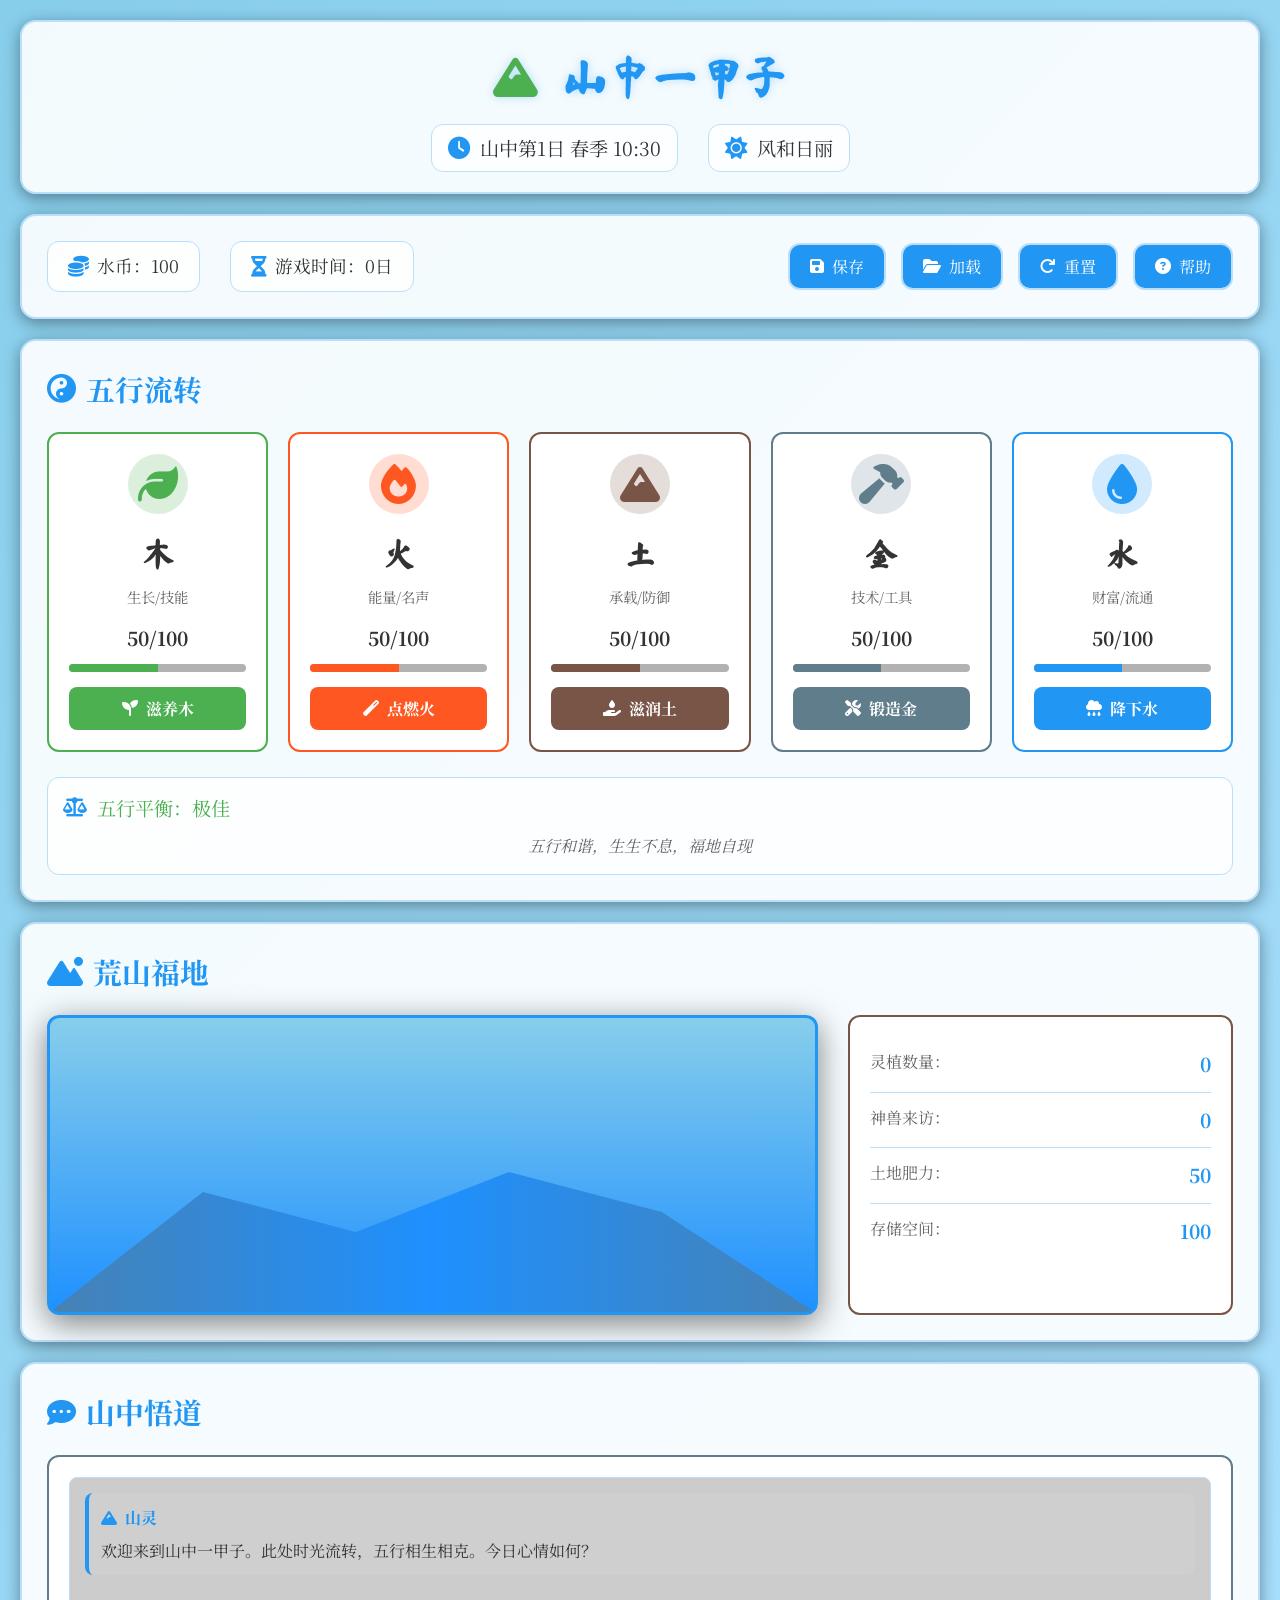
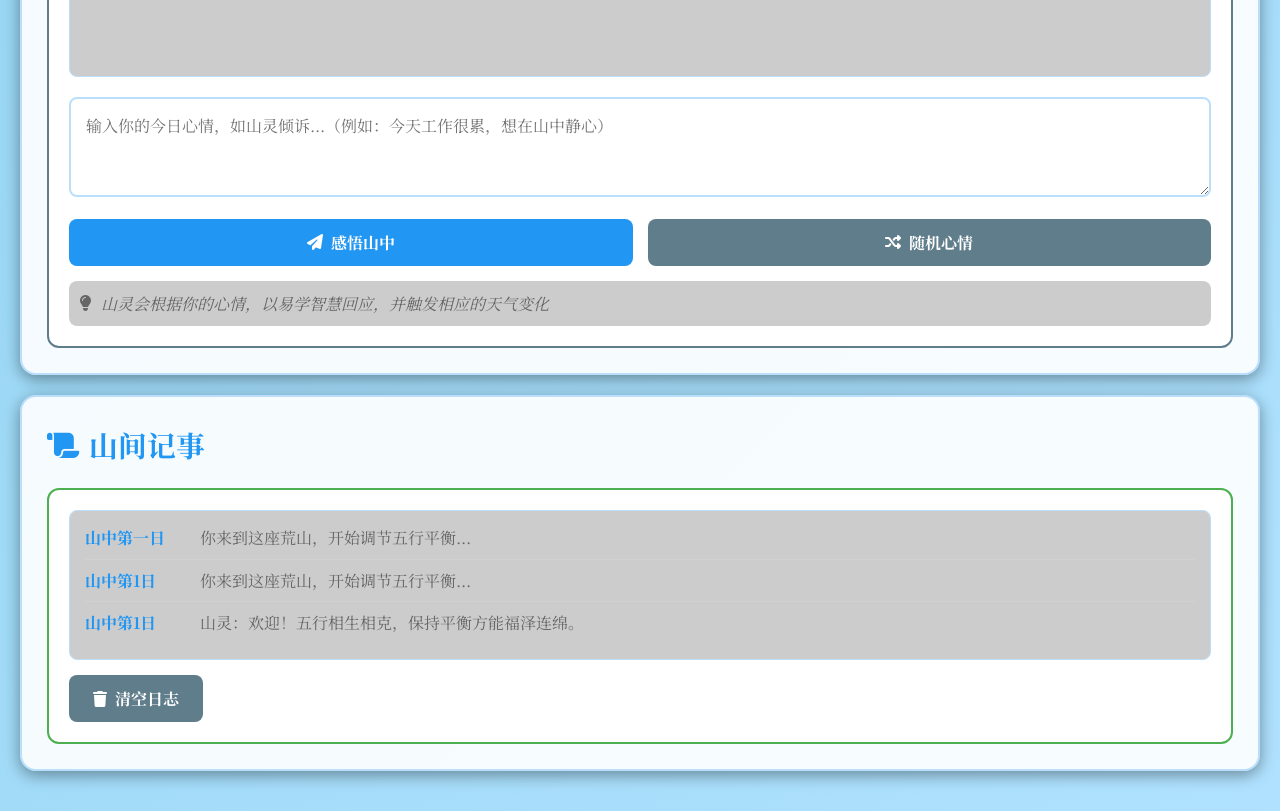
==== index.html @ 24292d0e "添加更新总结和预览文件" ====
<!DOCTYPE html>
<html lang="zh-CN">
<head>
    <meta charset="UTF-8">
    <meta name="viewport" content="width=device-width, initial-scale=1.0">
    <title>山中一甲子 - 五行放置游戏</title>
    <link rel="stylesheet" href="styles.css">
    <link href="https://fonts.googleapis.com/css2?family=Ma+Shan+Zheng&family=Noto+Serif+SC:wght@400;700&display=swap" rel="stylesheet">
    <link rel="stylesheet" href="https://cdnjs.cloudflare.com/ajax/libs/font-awesome/6.4.0/css/all.min.css">
</head>
<body>
    <div class="container">
        <!-- 游戏标题和状态栏 -->
        <header class="game-header">
            <h1 class="game-title"><i class="fas fa-mountain"></i> 山中一甲子</h1>
            <div class="game-stats">
                <div class="time-display">
                    <i class="fas fa-clock"></i>
                    <span id="game-time">山中第一日</span>
                </div>
                <div class="weather-display">
                    <i class="fas fa-cloud-sun" id="weather-icon"></i>
                    <span id="weather-text">风和日丽</span>
                </div>
            </div>
        </header>

        <!-- 游戏控制栏 -->
        <section class="game-control-section">
            <div class="control-panel">
                <div class="resource-display">
                    <div class="resource-item">
                        <i class="fas fa-coins"></i>
                        <span>水币：<span id="water-coins">100</span></span>
                    </div>
                    <div class="resource-item">
                        <i class="fas fa-hourglass-half"></i>
                        <span>游戏时间：<span id="total-time">0</span>日</span>
                    </div>
                </div>
                
                <div class="game-controls">
                    <button id="save-game-btn" class="control-btn">
                        <i class="fas fa-save"></i> 保存
                    </button>
                    <button id="load-game-btn" class="control-btn">
                        <i class="fas fa-folder-open"></i> 加载
                    </button>
                    <button id="reset-game-btn" class="control-btn">
                        <i class="fas fa-redo"></i> 重置
                    </button>
                    <button id="help-btn" class="control-btn">
                        <i class="fas fa-question-circle"></i> 帮助
                    </button>
                </div>
            </div>
        </section>

        <!-- 主游戏区域 -->
        <main class="game-main">
            <!-- 五行平衡显示 -->
            <section class="five-elements-section">
                <h2><i class="fas fa-yin-yang"></i> 五行流转</h2>
                <div class="elements-container">
                    <div class="element-card wood" data-element="wood">
                        <div class="element-icon">
                            <i class="fas fa-leaf"></i>
                        </div>
                        <h3>木</h3>
                        <p class="element-desc">生长/技能</p>
                        <div class="element-value">
                            <span id="wood-value">50</span>/100
                        </div>
                        <div class="element-bar">
                            <div class="element-fill" id="wood-fill" style="width: 50%"></div>
                        </div>
                        <button class="element-btn" data-action="increase-wood">
                            <i class="fas fa-seedling"></i> 滋养木
                        </button>
                    </div>

                    <div class="element-card fire" data-element="fire">
                        <div class="element-icon">
                            <i class="fas fa-fire"></i>
                        </div>
                        <h3>火</h3>
                        <p class="element-desc">能量/名声</p>
                        <div class="element-value">
                            <span id="fire-value">50</span>/100
                        </div>
                        <div class="element-bar">
                            <div class="element-fill" id="fire-fill" style="width: 50%"></div>
                        </div>
                        <button class="element-btn" data-action="increase-fire">
                            <i class="fas fa-magic"></i> 点燃火
                        </button>
                    </div>

                    <div class="element-card earth" data-element="earth">
                        <div class="element-icon">
                            <i class="fas fa-mountain"></i>
                        </div>
                        <h3>土</h3>
                        <p class="element-desc">承载/防御</p>
                        <div class="element-value">
                            <span id="earth-value">50</span>/100
                        </div>
                        <div class="element-bar">
                            <div class="element-fill" id="earth-fill" style="width: 50%"></div>
                        </div>
                        <button class="element-btn" data-action="increase-earth">
                            <i class="fas fa-hand-holding-water"></i> 滋润土
                        </button>
                    </div>

                    <div class="element-card metal" data-element="metal">
                        <div class="element-icon">
                            <i class="fas fa-hammer"></i>
                        </div>
                        <h3>金</h3>
                        <p class="element-desc">技术/工具</p>
                        <div class="element-value">
                            <span id="metal-value">50</span>/100
                        </div>
                        <div class="element-bar">
                            <div class="element-fill" id="metal-fill" style="width: 50%"></div>
                        </div>
                        <button class="element-btn" data-action="increase-metal">
                            <i class="fas fa-tools"></i> 锻造金
                        </button>
                    </div>

                    <div class="element-card water" data-element="water">
                        <div class="element-icon">
                            <i class="fas fa-tint"></i>
                        </div>
                        <h3>水</h3>
                        <p class="element-desc">财富/流通</p>
                        <div class="element-value">
                            <span id="water-value">50</span>/100
                        </div>
                        <div class="element-bar">
                            <div class="element-fill" id="water-fill" style="width: 50%"></div>
                        </div>
                        <button class="element-btn" data-action="increase-water">
                            <i class="fas fa-cloud-rain"></i> 降下水
                        </button>
                    </div>
                </div>
                
                <div class="balance-indicator">
                    <div class="balance-status">
                        <i class="fas fa-balance-scale"></i>
                        <span id="balance-text">五行平衡：尚可</span>
                    </div>
                    <div class="balance-tip" id="balance-tip">
                        五行相生相克，保持平衡方能福泽连绵
                    </div>
                </div>
            </section>

            <!-- 荒山显示和交互 -->
            <section class="mountain-section">
                <h2><i class="fas fa-mountain-sun"></i> 荒山福地</h2>
                <div class="mountain-display">
                    <div class="mountain-visual" id="mountain-visual">
                        <!-- 动态生成的荒山元素 -->
                        <div class="mountain-base"></div>
                        <div class="mountain-plants" id="mountain-plants"></div>
                        <div class="mountain-animals" id="mountain-animals"></div>
                        <div class="weather-effect" id="weather-effect"></div>
                    </div>
                    <div class="mountain-stats">
                        <div class="stat-item">
                            <span class="stat-label">灵植数量：</span>
                            <span class="stat-value" id="plant-count">0</span>
                        </div>
                        <div class="stat-item">
                            <span class="stat-label">神兽来访：</span>
                            <span class="stat-value" id="animal-count">0</span>
                        </div>
                        <div class="stat-item">
                            <span class="stat-label">土地肥力：</span>
                            <span class="stat-value" id="soil-fertility">50</span>
                        </div>
                        <div class="stat-item">
                            <span class="stat-label">存储空间：</span>
                            <span class="stat-value" id="storage-capacity">100</span>
                        </div>
                    </div>
                </div>
            </section>

            <!-- AI对话区域 -->
            <section class="ai-dialogue-section">
                <h2><i class="fas fa-comment-dots"></i> 山中悟道</h2>
                <div class="dialogue-container">
                    <div class="dialogue-history" id="dialogue-history">
                        <div class="dialogue-message system">
                            <div class="message-header">
                                <i class="fas fa-mountain"></i> 山灵
                            </div>
                            <div class="message-content">
                                欢迎来到山中一甲子。此处时光流转，五行相生相克。今日心情如何？
                            </div>
                        </div>
                    </div>
                    
                    <div class="dialogue-input">
                        <textarea id="mood-input" placeholder="输入你的今日心情，如山灵倾诉...（例如：今天工作很累，想在山中静心）"></textarea>
                        <div class="dialogue-actions">
                            <button id="send-mood-btn" class="primary-btn">
                                <i class="fas fa-paper-plane"></i> 感悟山中
                            </button>
                            <button id="auto-mood-btn" class="secondary-btn">
                                <i class="fas fa-random"></i> 随机心情
                            </button>
                        </div>
                    </div>
                    
                    <div class="dialogue-tips">
                        <i class="fas fa-lightbulb"></i>
                        山灵会根据你的心情，以易学智慧回应，并触发相应的天气变化
                    </div>
                </div>
            </section>

            <!-- 游戏日志 -->
            <section class="game-log-section">
                <h2><i class="fas fa-scroll"></i> 山间记事</h2>
                <div class="log-container">
                    <div class="log-entries" id="log-entries">
                        <div class="log-entry">
                            <span class="log-time">山中第一日</span>
                            <span class="log-content">你来到这座荒山，开始调节五行平衡...</span>
                        </div>
                    </div>
                    <button id="clear-log-btn" class="secondary-btn">
                        <i class="fas fa-trash"></i> 清空日志
                    </button>
                </div>
            </section>
        </main>
    </div>

    <!-- 帮助模态框 -->
    <div id="help-modal" class="modal">
        <div class="modal-content">
            <div class="modal-header">
                <h3><i class="fas fa-book"></i> 山中一甲子 · 游戏说明</h3>
                <button class="close-modal">&times;</button>
            </div>
            <div class="modal-body">
                <h4>游戏世界观</h4>
                <p>你拥有一座基于"地山谦"卦象的荒山，目标是通过调节"金木水火土"的平衡，让荒山长出灵植、吸引神兽，最终变成世外桃源。</p>
                
                <h4>五行流转机制</h4>
                <ul>
                    <li><strong>木（生长/技能）</strong>：决定植物的生长速度</li>
                    <li><strong>火（能量/名声）</strong>：决定荒山的温度与吸引神兽的概率</li>
                    <li><strong>土（承载/防御）</strong>：决定土地肥力与存储空间</li>
                    <li><strong>金（技术/工具）</strong>：决定采集资源的效率与工具升级</li>
                    <li><strong>水（财富/流通）</strong>：作为核心货币，调节火的燥气</li>
                </ul>
                
                <h4>AI互动功能</h4>
                <p>输入你的每日情绪，山灵会以易学智慧回应，并触发相应的天气变化（如：降下"壬水雨"增加水元素）。</p>
                
                <h4>五行相生相克</h4>
                <p>木生火，火生土，土生金，金生水，水生木。相克：木克土，土克水，水克火，火克金，金克木。</p>
                
                <h4>水币系统说明</h4>
                <p>水币是游戏中的核心货币，用于调节五行元素。获取方式：</p>
                <ul>
                    <li><strong>每日自动收入</strong>：每天获得水元素值 ÷ 10 的水币</li>
                    <li><strong>五行平衡奖励</strong>：五行极佳平衡每天额外获得20水币，良好平衡获得10水币</li>
                    <li><strong>初始资金</strong>：游戏开始时获得100水币</li>
                </ul>
                <p>水币消耗：每次调节五行元素消耗10水币。</p>
                <p><strong>游戏策略</strong>：优先提升水元素可以增加每日收入，形成良性循环。</p>
            </div>
        </div>
    </div>

    <script src="ai-service.js"></script>
    <script src="visual-effects.js"></script>
    <script src="victory-screen.js"></script>
    <script src="game.js"></script>
</body>
</html>
---- styles.css ----
/* 山中一甲子 - 游戏样式 */

:root {
    /* 颜色主题 - 基于五行 */
    --wood-color: #4CAF50;
    --fire-color: #FF5722;
    --earth-color: #795548;
    --metal-color: #607D8B;
    --water-color: #2196F3;
    
    /* 基础颜色 - 天蓝色主题 */
    --bg-primary: #87CEEB;  /* 天蓝色 */
    --bg-secondary: #B0E2FF; /* 浅天蓝色 */
    --bg-card: #FFFFFF;      /* 白色卡片 */
    --text-primary: #333333; /* 深灰色文字 */
    --text-secondary: #666666; /* 中灰色文字 */
    --accent-color: #2196F3;  /* 蓝色强调色 */
    --border-color: #BBDEFB;  /* 浅蓝色边框 */
    
    /* 阴影和效果 */
    --shadow-sm: 0 2px 8px rgba(0, 0, 0, 0.3);
    --shadow-md: 0 4px 16px rgba(0, 0, 0, 0.4);
    --shadow-lg: 0 8px 32px rgba(0, 0, 0, 0.5);
    
    /* 边框半径 */
    --radius-sm: 8px;
    --radius-md: 12px;
    --radius-lg: 16px;
}

* {
    margin: 0;
    padding: 0;
    box-sizing: border-box;
}

body {
    font-family: 'Noto Serif SC', serif;
    background: linear-gradient(135deg, #87CEEB, #B0E2FF); /* 天蓝色渐变 */
    color: var(--text-primary);
    min-height: 100vh;
    line-height: 1.6;
}

.container {
    max-width: 1400px;
    margin: 0 auto;
    padding: 20px;
}

/* 游戏头部 */
.game-header {
    background: rgba(255, 255, 255, 0.9); /* 白色半透明 */
    border-radius: var(--radius-lg);
    padding: 20px;
    margin-bottom: 20px;
    border: 2px solid var(--border-color);
    box-shadow: var(--shadow-md);
    backdrop-filter: blur(10px);
}

.game-title {
    font-family: 'Ma Shan Zheng', cursive;
    font-size: 2.8rem;
    color: var(--accent-color); /* 蓝色标题 */
    text-align: center;
    margin-bottom: 10px;
    text-shadow: 0 0 10px rgba(33, 150, 243, 0.3); /* 蓝色阴影 */
}

.game-title i {
    margin-right: 15px;
    color: var(--wood-color);
}

.game-stats {
    display: flex;
    justify-content: center;
    gap: 30px;
    font-size: 1.2rem;
}

.time-display, .weather-display {
    display: flex;
    align-items: center;
    gap: 10px;
    background: rgba(255, 255, 255, 0.8); /* 白色半透明背景 */
    padding: 8px 16px;
    border-radius: var(--radius-md);
    border: 1px solid var(--border-color);
}

.time-display i, .weather-display i {
    color: var(--accent-color);
    font-size: 1.4rem;
}

/* 五行区域 */
.five-elements-section {
    background: rgba(255, 255, 255, 0.9); /* 白色半透明 */
    border-radius: var(--radius-lg);
    padding: 25px;
    margin-bottom: 20px;
    border: 2px solid var(--border-color);
    box-shadow: var(--shadow-md);
}

.five-elements-section h2 {
    color: var(--accent-color);
    margin-bottom: 20px;
    font-size: 1.8rem;
    display: flex;
    align-items: center;
    gap: 10px;
}

.elements-container {
    display: grid;
    grid-template-columns: repeat(auto-fit, minmax(200px, 1fr));
    gap: 20px;
    margin-bottom: 25px;
}

.element-card {
    background: var(--bg-card);
    border-radius: var(--radius-md);
    padding: 20px;
    text-align: center;
    transition: all 0.3s ease;
    border: 2px solid transparent;
    position: relative;
    overflow: hidden;
}

.element-card:hover {
    transform: translateY(-5px);
    box-shadow: var(--shadow-lg);
}

.element-card.wood {
    border-color: var(--wood-color);
}

.element-card.fire {
    border-color: var(--fire-color);
}

.element-card.earth {
    border-color: var(--earth-color);
}

.element-card.metal {
    border-color: var(--metal-color);
}

.element-card.water {
    border-color: var(--water-color);
}

.element-icon {
    font-size: 2.5rem;
    margin-bottom: 10px;
    height: 60px;
    width: 60px;
    border-radius: 50%;
    display: flex;
    align-items: center;
    justify-content: center;
    margin: 0 auto 15px;
}

.wood .element-icon {
    background: rgba(76, 175, 80, 0.2);
    color: var(--wood-color);
}

.fire .element-icon {
    background: rgba(255, 87, 34, 0.2);
    color: var(--fire-color);
}

.earth .element-icon {
    background: rgba(121, 85, 72, 0.2);
    color: var(--earth-color);
}

.metal .element-icon {
    background: rgba(96, 125, 139, 0.2);
    color: var(--metal-color);
}

.water .element-icon {
    background: rgba(33, 150, 243, 0.2);
    color: var(--water-color);
}

.element-card h3 {
    font-size: 2rem;
    margin-bottom: 5px;
    font-family: 'Ma Shan Zheng', cursive;
}

.element-desc {
    color: var(--text-secondary);
    font-size: 0.9rem;
    margin-bottom: 15px;
}

.element-value {
    font-size: 1.2rem;
    margin-bottom: 10px;
    font-weight: bold;
}

.element-bar {
    height: 8px;
    background: rgba(0, 0, 0, 0.3);
    border-radius: 4px;
    overflow: hidden;
    margin-bottom: 15px;
}

.element-fill {
    height: 100%;
    transition: width 0.5s ease;
}

.wood .element-fill {
    background: var(--wood-color);
}

.fire .element-fill {
    background: var(--fire-color);
}

.earth .element-fill {
    background: var(--earth-color);
}

.metal .element-fill {
    background: var(--metal-color);
}

.water .element-fill {
    background: var(--water-color);
}

.element-btn {
    width: 100%;
    padding: 10px;
    border: none;
    border-radius: var(--radius-sm);
    font-family: 'Noto Serif SC', serif;
    font-size: 1rem;
    font-weight: bold;
    cursor: pointer;
    transition: all 0.3s ease;
    display: flex;
    align-items: center;
    justify-content: center;
    gap: 8px;
}

.wood .element-btn {
    background: var(--wood-color);
    color: white;
}

.fire .element-btn {
    background: var(--fire-color);
    color: white;
}

.earth .element-btn {
    background: var(--earth-color);
    color: white;
}

.metal .element-btn {
    background: var(--metal-color);
    color: white;
}

.water .element-btn {
    background: var(--water-color);
    color: white;
}

.element-btn:hover {
    opacity: 0.9;
    transform: scale(1.05);
}

.element-btn:active {
    transform: scale(0.95);
}

.balance-indicator {
    background: rgba(255, 255, 255, 0.8); /* 白色半透明 */
    border-radius: var(--radius-md);
    padding: 15px;
    border: 1px solid var(--border-color);
}

.balance-status {
    display: flex;
    align-items: center;
    gap: 10px;
    font-size: 1.2rem;
    margin-bottom: 10px;
    color: var(--accent-color);
}

.balance-tip {
    color: var(--text-secondary);
    font-style: italic;
    text-align: center;
}

/* 荒山区 */
.mountain-section {
    background: rgba(255, 255, 255, 0.9); /* 白色半透明 */
    border-radius: var(--radius-lg);
    padding: 25px;
    margin-bottom: 20px;
    border: 2px solid var(--border-color);
    box-shadow: var(--shadow-md);
}

.mountain-section h2 {
    color: var(--accent-color);
    margin-bottom: 20px;
    font-size: 1.8rem;
    display: flex;
    align-items: center;
    gap: 10px;
}

.mountain-display {
    display: grid;
    grid-template-columns: 2fr 1fr;
    gap: 30px;
}

.mountain-visual {
    background: linear-gradient(to bottom, #87CEEB, #1E90FF); /* 天蓝色到深蓝色渐变 */
    border-radius: var(--radius-md);
    height: 300px;
    position: relative;
    overflow: hidden;
    border: 3px solid var(--accent-color); /* 使用蓝色边框 */
    box-shadow: var(--shadow-lg);
}

.mountain-base {
    position: absolute;
    bottom: 0;
    left: 0;
    right: 0;
    height: 200px;
    background: linear-gradient(to right, #4682B4, #1E90FF, #4682B4); /* 蓝色山脉 */
    clip-path: polygon(0% 100%, 20% 40%, 40% 60%, 60% 30%, 80% 50%, 100% 100%);
}

.mountain-stats {
    background: var(--bg-card);
    border-radius: var(--radius-md);
    padding: 20px;
    border: 2px solid var(--earth-color);
}

.stat-item {
    display: flex;
    justify-content: space-between;
    padding: 12px 0;
    border-bottom: 1px solid var(--border-color);
}

.stat-item:last-child {
    border-bottom: none;
}

.stat-label {
    color: var(--text-secondary);
}

.stat-value {
    font-weight: bold;
    color: var(--accent-color);
    font-size: 1.2rem;
}

/* AI对话区 */
.ai-dialogue-section {
    background: rgba(255, 255, 255, 0.9); /* 白色半透明 */
    border-radius: var(--radius-lg);
    padding: 25px;
    margin-bottom: 20px;
    border: 2px solid var(--border-color);
    box-shadow: var(--shadow-md);
}

.ai-dialogue-section h2 {
    color: var(--accent-color);
    margin-bottom: 20px;
    font-size: 1.8rem;
    display: flex;
    align-items: center;
    gap: 10px;
}

.dialogue-container {
    background: var(--bg-card);
    border-radius: var(--radius-md);
    padding: 20px;
    border: 2px solid var(--metal-color);
}

.dialogue-history {
    height: 200px;
    overflow-y: auto;
    margin-bottom: 20px;
    padding: 15px;
    background: rgba(0, 0, 0, 0.2);
    border-radius: var(--radius-sm);
    border: 1px solid var(--border-color);
}

.dialogue-message {
    margin-bottom: 15px;
    padding: 12px;
    border-radius: var(--radius-sm);
    background: rgba(255, 255, 255, 0.05);
}

.dialogue-message.system {
    border-left: 4px solid var(--accent-color);
}

.message-header {
    display: flex;
    align-items: center;
    gap: 8px;
    color: var(--accent-color);
    font-weight: bold;
    margin-bottom: 8px;
}

.message-content {
    line-height: 1.5;
}

.dialogue-input textarea {
    width: 100%;
    height: 100px;
    padding: 15px;
    background: rgba(255, 255, 255, 0.9); /* 白色半透明 */
    border: 2px solid var(--border-color);
    border-radius: var(--radius-sm);
    color: var(--text-primary);
    font-family: 'Noto Serif SC', serif;
    font-size: 1rem;
    resize: vertical;
    margin-bottom: 15px;
}

.dialogue-input textarea:focus {
    outline: none;
    border-color: var(--accent-color);
}

.dialogue-actions {
    display: flex;
    gap: 15px;
    margin-bottom: 15px;
}

.primary-btn, .secondary-btn {
    padding: 12px 24px;
    border: none;
    border-radius: var(--radius-sm);
    font-family: 'Noto Serif SC', serif;
    font-size: 1rem;
    font-weight: bold;
    cursor: pointer;
    transition: all 0.3s ease;
    display: flex;
    align-items: center;
    justify-content: center;
    gap: 8px;
    flex: 1;
}

.primary-btn {
    background: var(--water-color);
    color: white;
}

.secondary-btn {
    background: var(--metal-color);
    color: white;
}

.primary-btn:hover, .secondary-btn:hover {
    opacity: 0.9;
    transform: translateY(-2px);
}

.primary-btn:active, .secondary-btn:active {
    transform: translateY(0);
}

.dialogue-tips {
    display: flex;
    align-items: center;
    gap: 10px;
    color: var(--text-secondary);
    font-style: italic;
    padding: 10px;
    background: rgba(0, 0, 0, 0.2);
    border-radius: var(--radius-sm);
}

/* 游戏日志区 */
.game-log-section {
    background: rgba(255, 255, 255, 0.9); /* 白色半透明 */
    border-radius: var(--radius-lg);
    padding: 25px;
    margin-bottom: 20px;
    border: 2px solid var(--border-color);
    box-shadow: var(--shadow-md);
}

.game-log-section h2 {
    color: var(--accent-color);
    margin-bottom: 20px;
    font-size: 1.8rem;
    display: flex;
    align-items: center;
    gap: 10px;
}

.log-container {
    background: var(--bg-card);
    border-radius: var(--radius-md);
    padding: 20px;
    border: 2px solid var(--wood-color);
}

.log-entries {
    height: 150px;
    overflow-y: auto;
    margin-bottom: 15px;
    padding: 15px;
    background: rgba(0, 0, 0, 0.2);
    border-radius: var(--radius-sm);
    border: 1px solid var(--border-color);
}

.log-entry {
    padding: 8px 0;
    border-bottom: 1px solid rgba(255, 255, 255, 0.1);
    display: flex;
    gap: 15px;
}

.log-entry:last-child {
    border-bottom: none;
}

.log-time {
    color: var(--accent-color);
    font-weight: bold;
    min-width: 100px;
}

.log-content {
    color: var(--text-secondary);
}

/* 游戏控制区域 */
.game-control-section {
    background: rgba(255, 255, 255, 0.9); /* 白色半透明 */
    border-radius: var(--radius-lg);
    padding: 25px;
    margin-bottom: 20px;
    border: 2px solid var(--border-color);
    box-shadow: var(--shadow-md);
}

.control-panel {
    display: flex;
    justify-content: space-between;
    align-items: center;
    flex-wrap: wrap;
    gap: 20px;
}

.resource-display {
    display: flex;
    gap: 30px;
    flex-wrap: wrap;
}

.resource-item {
    display: flex;
    align-items: center;
    gap: 8px;
    font-size: 1.1rem;
    background: rgba(255, 255, 255, 0.8); /* 白色半透明 */
    padding: 10px 20px;
    border-radius: var(--radius-md);
    border: 1px solid var(--border-color);
}

/* 游戏底部 */
.game-footer {
    background: rgba(255, 255, 255, 0.9); /* 白色半透明 */
    border-radius: var(--radius-lg);
    padding: 20px;
    border: 2px solid var(--border-color);
    box-shadow: var(--shadow-md);
    display: flex;
    justify-content: space-between;
    align-items: center;
}

.resource-item i {
    color: var(--accent-color);
    font-size: 1.3rem;
}

.game-controls {
    display: flex;
    gap: 15px;
}

.control-btn {
    padding: 10px 20px;
    background: var(--water-color); /* 蓝色背景 */
    border: 2px solid var(--border-color);
    border-radius: var(--radius-md);
    color: white; /* 白色文字 */
    font-family: 'Noto Serif SC', serif;
    font-size: 1rem;
    cursor: pointer;
    transition: all 0.3s ease;
    display: flex;
    align-items: center;
    gap: 8px;
}

.control-btn:hover {
    background: #1976D2; /* 深蓝色悬停 */
    border-color: var(--accent-color);
    transform: translateY(-2px);
}

.control-btn:active {
    transform: translateY(0);
}

/* 模态框 */
.modal {
    display: none;
    position: fixed;
    top: 0;
    left: 0;
    width: 100%;
    height: 100%;
    background: rgba(0, 0, 0, 0.8);
    z-index: 1000;
    align-items: center;
    justify-content: center;
}

.modal-content {
    background: white; /* 纯白背景 */
    border-radius: var(--radius-lg);
    width: 90%;
    max-width: 600px;
    max-height: 80vh;
    overflow-y: auto;
    border: 3px solid var(--accent-color);
    box-shadow: var(--shadow-lg);
}

.modal-header {
    background: var(--accent-color); /* 蓝色标题栏 */
    padding: 20px;
    border-bottom: 2px solid var(--border-color);
    display: flex;
    justify-content: space-between;
    align-items: center;
}

.modal-header h3 {
    color: white; /* 白色标题文字 */
    font-size: 1.5rem;
    display: flex;
    align-items: center;
    gap: 10px;
}

.close-modal {
    background: none;
    border: none;
    color: var(--text-primary);
    font-size: 2rem;
    cursor: pointer;
    line-height: 1;
    padding: 0 10px;
}

.close-modal:hover {
    color: var(--accent-color);
}

.modal-body {
    padding: 25px;
}

.modal-body h4 {
    color: var(--accent-color);
    margin: 20px 0 10px;
    font-size: 1.3rem;
}

.modal-body p {
    margin-bottom: 15px;
    line-height: 1.6;
}

.modal-body ul {
    list-style: none;
    padding-left: 20px;
}

.modal-body li {
    margin-bottom: 8px;
    padding-left: 10px;
    position: relative;
}

.modal-body li:before {
    content: "•";
    color: var(--accent-color);
    position: absolute;
    left: -10px;
}

/* 响应式设计 */
@media (max-width: 1024px) {
    .mountain-display {
        grid-template-columns: 1fr;
    }
    
    .elements-container {
        grid-template-columns: repeat(auto-fit, minmax(180px, 1fr));
    }
}

@media (max-width: 768px) {
    .game-footer {
        flex-direction: column;
        gap: 20px;
    }
    
    .control-panel {
        flex-direction: column;
        gap: 20px;
    }
    
    .resource-display {
        flex-direction: column;
        gap: 10px;
        width: 100%;
    }
    
    .game-controls {
        width: 100%;
        justify-content: center;
        flex-wrap: wrap;
    }
    
    .elements-container {
        grid-template-columns: 1fr;
    }
    
    .game-stats {
        flex-direction: column;
        gap: 10px;
        align-items: center;
    }
}

/* 自定义滚动条 */
::-webkit-scrollbar {
    width: 10px;
}

::-webkit-scrollbar-track {
    background: rgba(0, 0, 0, 0.2);
    border-radius: 5px;
}

::-webkit-scrollbar-thumb {
    background: var(--earth-color);
    border-radius: 5px;
}

::-webkit-scrollbar-thumb:hover {
    background: var(--accent-color);
}

/* 动画 */
@keyframes fadeIn {
    from { opacity: 0; transform: translateY(10px); }
    to { opacity: 1; transform: translateY(0); }
}

.element-card, .mountain-section, .ai-dialogue-section, .game-log-section {
    animation: fadeIn 0.5s ease-out;
}

/* 植物和动物样式 */
.plant {
    position: absolute;
    width: 20px;
    height: 30px;
    background: var(--wood-color);
    border-radius: 50% 50% 0 0;
    animation: grow 2s ease-in-out;
}

.animal {
    position: absolute;
    width: 30px;
    height: 30px;
    background: var(--fire-color);
    border-radius: 50%;
    animation: move 5s infinite linear;
}

@keyframes grow {
    from { transform: scale(0); }
    to { transform: scale(1); }
}

@keyframes move {
    0%, 100% { transform: translateX(0) translateY(0); }
    25% { transform: translateX(20px) translateY(-10px); }
    50% { transform: translateX(40px) translateY(0); }
    75% { transform: translateX(20px) translateY(10px); }
}

/* 天气效果 */
.rain {
    position: absolute;
    top: 0;
    left: 0;
    right: 0;
    bottom: 0;
    background: linear-gradient(transparent 0%, rgba(33, 150, 243, 0.1) 100%);
    animation: rain 1s linear infinite;
    pointer-events: none;
}

.sunshine {
    position: absolute;
    top: 0;
    left: 0;
    right: 0;
    bottom: 0;
    background: radial-gradient(circle at 30% 20%, rgba(255, 87, 34, 0.2), transparent 70%);
    animation: shine 3s ease-in-out infinite;
    pointer-events: none;
}

.wind {
    position: absolute;
    top: 0;
    left: 0;
    right: 0;
    bottom: 0;
    background: linear-gradient(90deg, transparent 0%, rgba(76, 175, 80, 0.05) 50%, transparent 100%);
    animation: wind 2s linear infinite;
    pointer-events: none;
}

.mist {
    position: absolute;
    top: 0;
    left: 0;
    right: 0;
    bottom: 0;
    background: linear-gradient(rgba(121, 85, 72, 0.1), transparent 30%);
    animation: mist 5s ease-in-out infinite;
    pointer-events: none;
}

.clear {
    position: absolute;
    top: 0;
    left: 0;
    right: 0;
    bottom: 0;
    background: radial-gradient(circle at 70% 30%, rgba(96, 125, 139, 0.1), transparent 60%);
    animation: clear 4s ease-in-out infinite;
    pointer-events: none;
}

.balanced {
    position: absolute;
    top: 0;
    left: 0;
    right: 0;
    bottom: 0;
    background: conic-gradient(
        from 0deg at 50% 50%,
        rgba(76, 175, 80, 0.05) 0deg,
        rgba(255, 87, 34, 0.05) 72deg,
        rgba(121, 85, 72, 0.05) 144deg,
        rgba(96, 125, 139, 0.05) 216deg,
        rgba(33, 150, 243, 0.05) 288deg,
        rgba(76, 175, 80, 0.05) 360deg
    );
    animation: rotate 20s linear infinite;
    pointer-events: none;
}

@keyframes rain {
    0% { background-position: 0% 0%; }
    100% { background-position: 0% 100%; }
}

@keyframes shine {
    0%, 100% { opacity: 0.3; transform: scale(1); }
    50% { opacity: 0.6; transform: scale(1.05); }
}

@keyframes wind {
    0% { transform: translateX(-100%); }
    100% { transform: translateX(100%); }
}

@keyframes mist {
    0%, 100% { opacity: 0.1; }
    50% { opacity: 0.3; }
}

@keyframes clear {
    0%, 100% { opacity: 0.2; }
    50% { opacity: 0.4; }
}

@keyframes rotate {
    0% { transform: rotate(0deg); }
    100% { transform: rotate(360deg); }
}

/* 粒子效果 */
.particle {
    position: absolute;
    pointer-events: none;
    border-radius: 50%;
}

.wood-particle {
    background: var(--wood-color);
    animation: float-wood 3s ease-in-out infinite;
}

.fire-particle {
    background: var(--fire-color);
    animation: float-fire 2s ease-in-out infinite;
}

.earth-particle {
    background: var(--earth-color);
    animation: float-earth 4s ease-in-out infinite;
}

.metal-particle {
    background: var(--metal-color);
    animation: float-metal 3.5s ease-in-out infinite;
}

.water-particle {
    background: var(--water-color);
    animation: float-water 2.5s ease-in-out infinite;
}

@keyframes float-wood {
    0%, 100% { transform: translate(0, 0) scale(1); opacity: 0.3; }
    50% { transform: translate(10px, -20px) scale(1.2); opacity: 0.6; }
}

@keyframes float-fire {
    0%, 100% { transform: translate(0, 0) scale(1); opacity: 0.4; }
    50% { transform: translate(-15px, -15px) scale(1.3); opacity: 0.8; }
}

@keyframes float-earth {
    0%, 100% { transform: translate(0, 0) scale(1); opacity: 0.2; }
    50% { transform: translate(5px, 10px) scale(1.1); opacity: 0.5; }
}

@keyframes float-metal {
    0%, 100% { transform: translate(0, 0) scale(1); opacity: 0.3; }
    50% { transform: translate(-10px, 5px) scale(1.15); opacity: 0.6; }
}

@keyframes float-water {
    0%, 100% { transform: translate(0, 0) scale(1); opacity: 0.4; }
    50% { transform: translate(15px, -10px) scale(1.25); opacity: 0.7; }
}

/* 元素激活效果 */
.element-card.active {
    box-shadow: 0 0 20px currentColor;
    transform: translateY(-5px);
}

.element-card.active .element-icon {
    animation: pulse 1s ease-in-out infinite;
}

@keyframes pulse {
    0%, 100% { transform: scale(1); }
    50% { transform: scale(1.1); }
}

/* 成就闪光效果 */
.achievement-glow {
    position: absolute;
    top: 0;
    left: 0;
    right: 0;
    bottom: 0;
    background: radial-gradient(circle at center, rgba(255, 213, 79, 0.3), transparent 70%);
    animation: glow 2s ease-out;
    pointer-events: none;
}

@keyframes glow {
    0% { opacity: 0; transform: scale(0.5); }
    50% { opacity: 1; transform: scale(1.2); }
    100% { opacity: 0; transform: scale(1.5); }
}
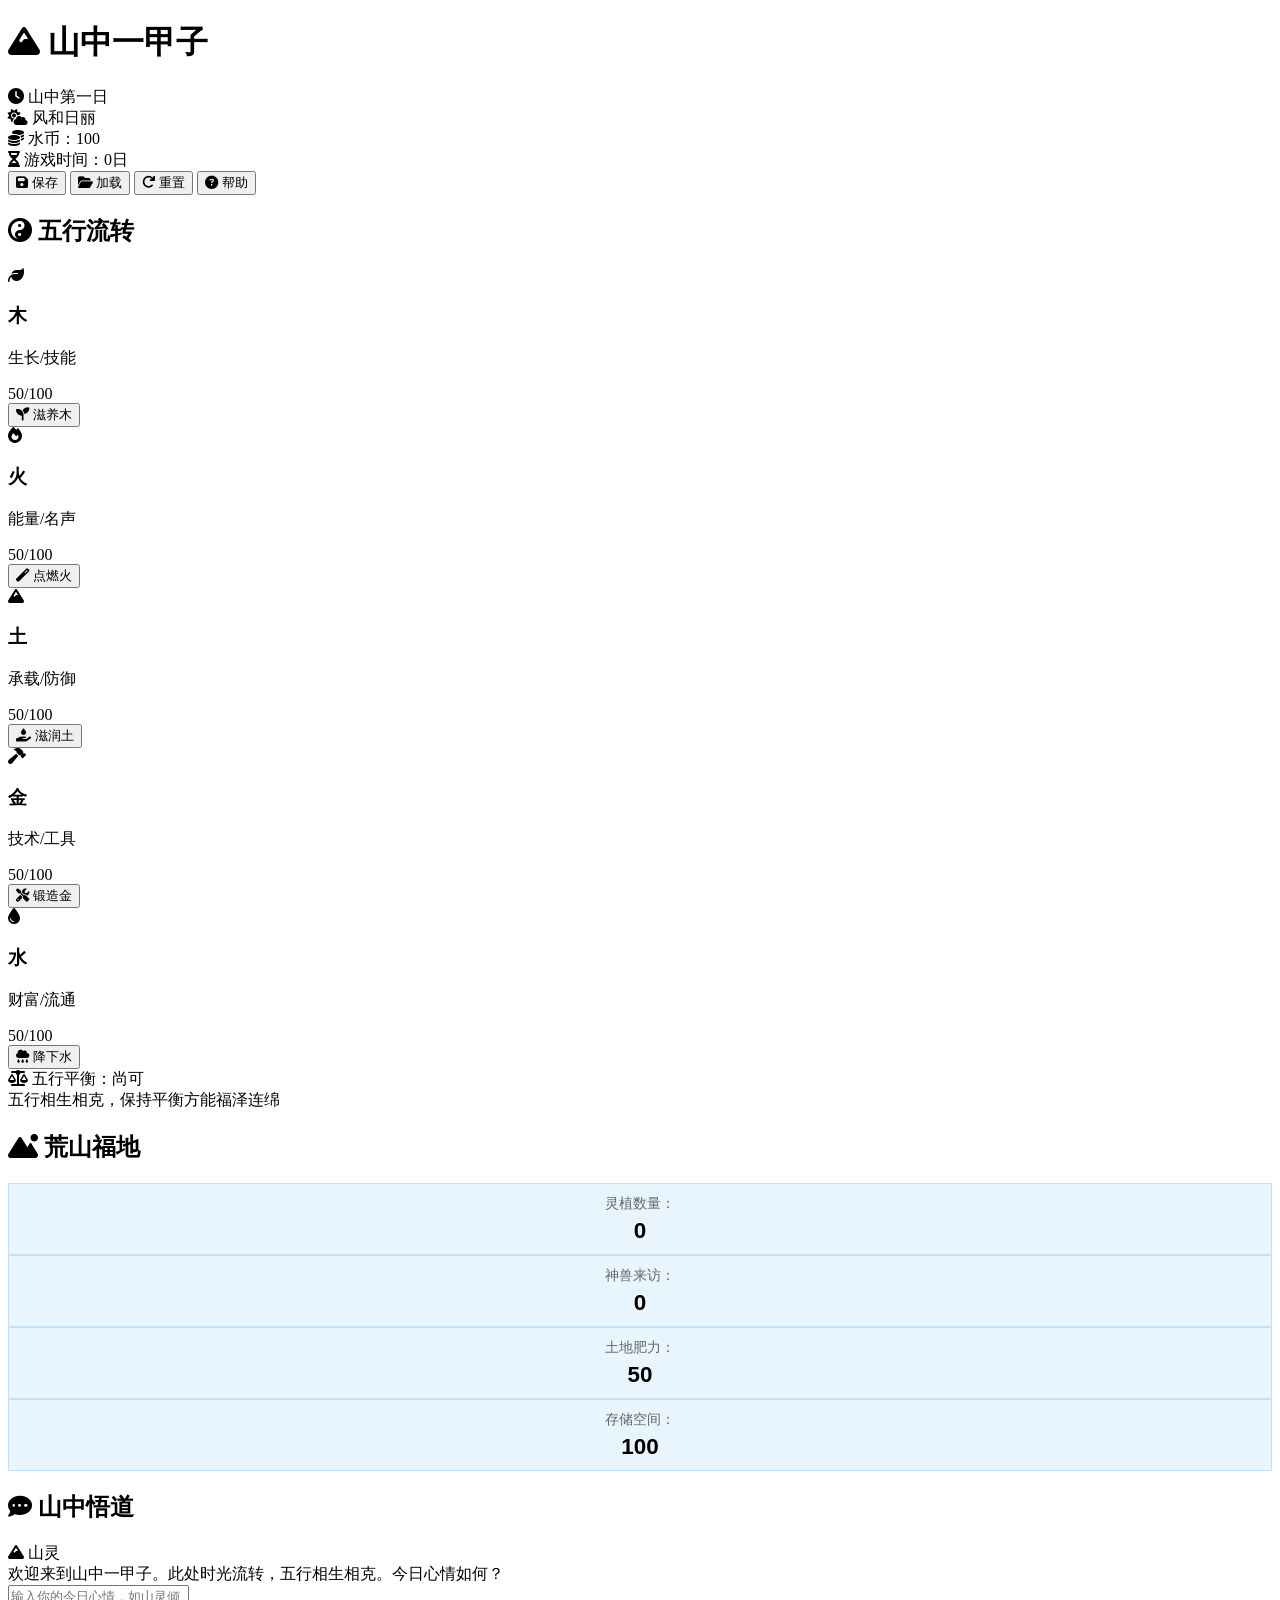
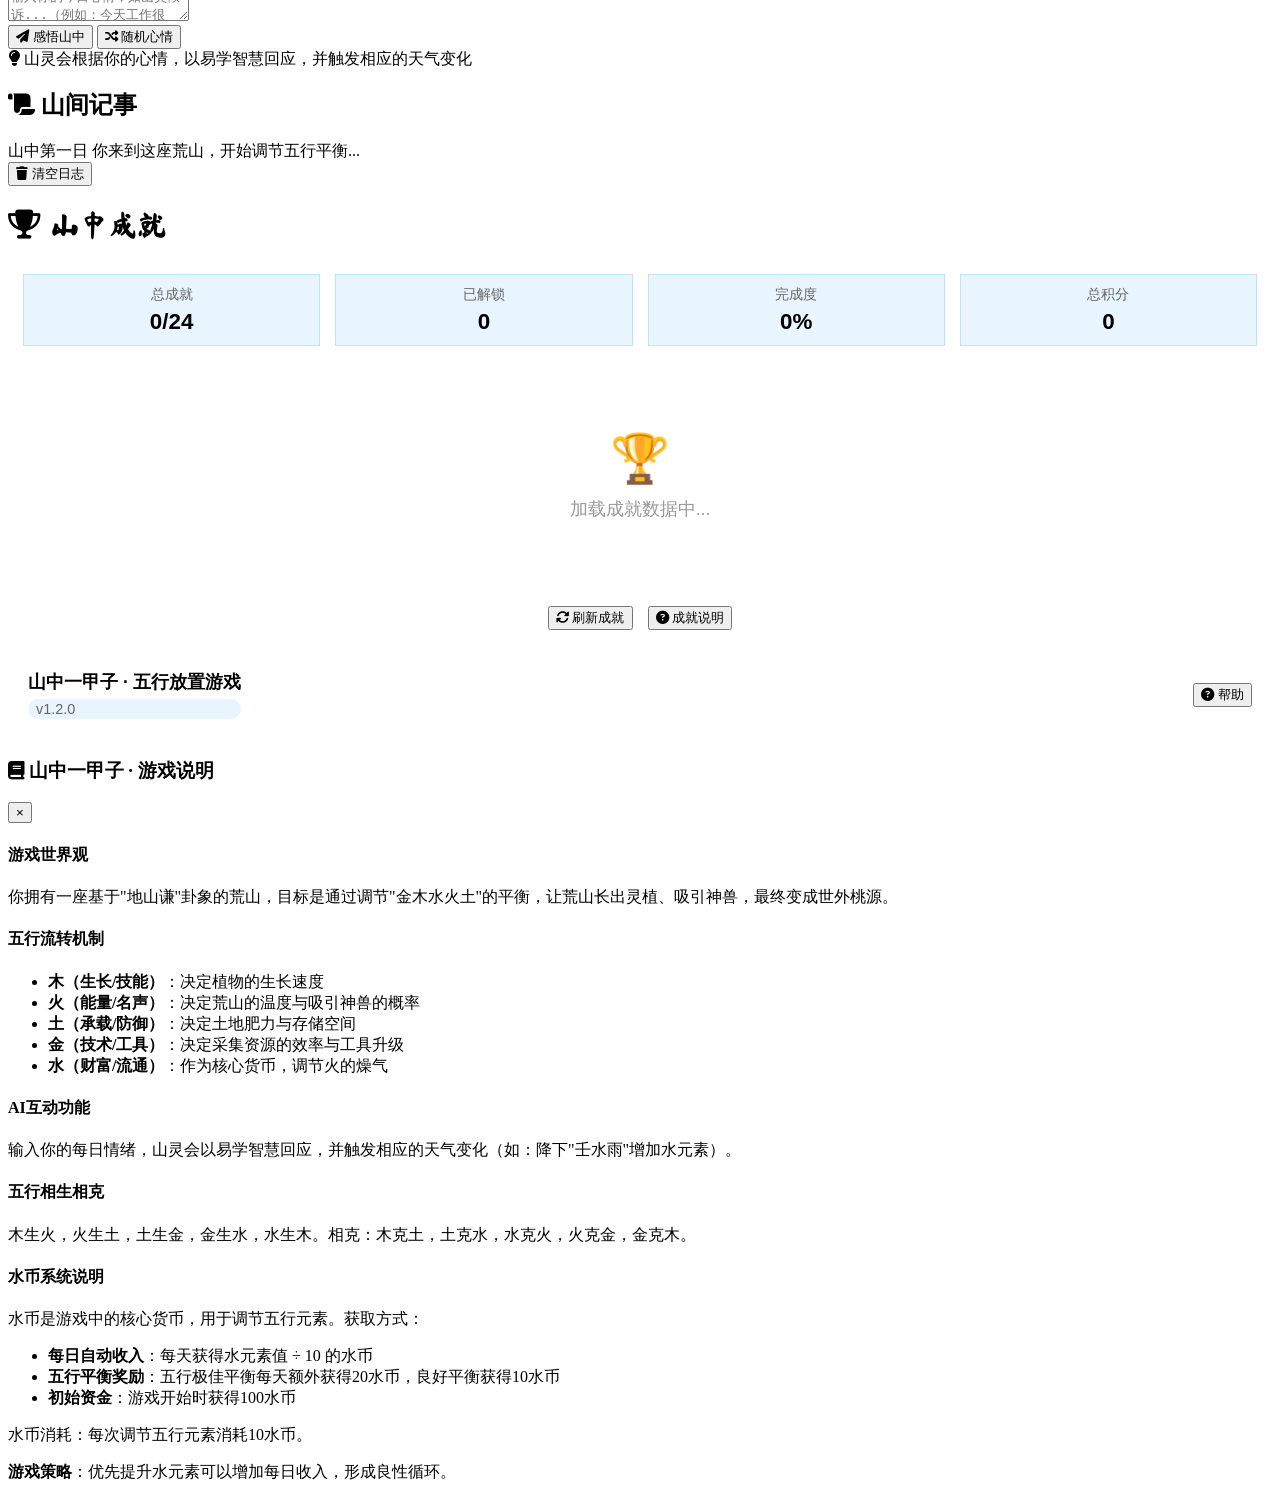
==== commit 6c3817cc: "添加完整的成就系统，包含24个成就、特效和测试功能" ====
--- a/index.html
+++ b/index.html
@@ -5,6 +5,7 @@
     <meta name="viewport" content="width=device-width, initial-scale=1.0">
     <title>山中一甲子 - 五行放置游戏</title>
     <link rel="stylesheet" href="styles.css">
+    <link rel="stylesheet" href="achievement-effects.css">
     <link href="https://fonts.googleapis.com/css2?family=Ma+Shan+Zheng&family=Noto+Serif+SC:wght@400;700&display=swap" rel="stylesheet">
     <link rel="stylesheet" href="https://cdnjs.cloudflare.com/ajax/libs/font-awesome/6.4.0/css/all.min.css">
 </head>
@@ -240,7 +241,61 @@
                     </button>
                 </div>
             </section>
+
+            <!-- 成就系统 -->
+            <section class="achievements-section">
+                <h2><i class="fas fa-trophy"></i> 山中成就</h2>
+                <div class="achievements-container">
+                    <div class="achievements-stats-bar">
+                        <div class="stat-item" id="total-achievements">
+                            <div class="stat-label">总成就</div>
+                            <div class="stat-value">0/24</div>
+                        </div>
+                        <div class="stat-item" id="unlocked-achievements">
+                            <div class="stat-label">已解锁</div>
+                            <div class="stat-value">0</div>
+                        </div>
+                        <div class="stat-item" id="completion-rate">
+                            <div class="stat-label">完成度</div>
+                            <div class="stat-value">0%</div>
+                        </div>
+                        <div class="stat-item" id="total-points">
+                            <div class="stat-label">总积分</div>
+                            <div class="stat-value">0</div>
+                        </div>
+                    </div>
+                    
+                    <div class="achievements-list" id="achievements-list">
+                        <div class="achievement-placeholder">
+                            <div class="placeholder-icon">🏆</div>
+                            <div class="placeholder-text">加载成就数据中...</div>
+                        </div>
+                    </div>
+                    
+                    <div class="achievement-actions">
+                        <button id="refresh-achievements-btn" class="secondary-btn">
+                            <i class="fas fa-sync-alt"></i> 刷新成就
+                        </button>
+                        <button id="achievement-help-btn" class="secondary-btn">
+                            <i class="fas fa-question-circle"></i> 成就说明
+                        </button>
+                    </div>
+                </div>
+            </section>
         </main>
+        
+        <!-- 游戏底部 -->
+        <footer class="game-footer">
+            <div class="footer-info">
+                <span>山中一甲子 · 五行放置游戏</span>
+                <span id="game-version">v1.2.0</span>
+            </div>
+            <div class="footer-controls">
+                <button id="help-btn" class="control-btn">
+                    <i class="fas fa-question-circle"></i> 帮助
+                </button>
+            </div>
+        </footer>
     </div>
 
     <!-- 帮助模态框 -->
@@ -283,6 +338,7 @@
     </div>
 
     <script src="ai-service.js"></script>
+    <script src="achievements.js"></script>
     <script src="visual-effects.js"></script>
     <script src="victory-screen.js"></script>
     <script src="game.js"></script>
--- a/styles.css
+++ b/styles.css
@@ -1,103 +1,9 @@
-/* 山中一甲子 - 游戏样式 */
-
-:root {
-    /* 颜色主题 - 基于五行 */
-    --wood-color: #4CAF50;
-    --fire-color: #FF5722;
-    --earth-color: #795548;
-    --metal-color: #607D8B;
-    --water-color: #2196F3;
-    
-    /* 基础颜色 - 天蓝色主题 */
-    --bg-primary: #87CEEB;  /* 天蓝色 */
-    --bg-secondary: #B0E2FF; /* 浅天蓝色 */
-    --bg-card: #FFFFFF;      /* 白色卡片 */
-    --text-primary: #333333; /* 深灰色文字 */
-    --text-secondary: #666666; /* 中灰色文字 */
-    --accent-color: #2196F3;  /* 蓝色强调色 */
-    --border-color: #BBDEFB;  /* 浅蓝色边框 */
-    
-    /* 阴影和效果 */
-    --shadow-sm: 0 2px 8px rgba(0, 0, 0, 0.3);
-    --shadow-md: 0 4px 16px rgba(0, 0, 0, 0.4);
-    --shadow-lg: 0 8px 32px rgba(0, 0, 0, 0.5);
-    
-    /* 边框半径 */
-    --radius-sm: 8px;
-    --radius-md: 12px;
-    --radius-lg: 16px;
-}
-
-* {
-    margin: 0;
-    padding: 0;
-    box-sizing: border-box;
-}
-
-body {
-    font-family: 'Noto Serif SC', serif;
-    background: linear-gradient(135deg, #87CEEB, #B0E2FF); /* 天蓝色渐变 */
-    color: var(--text-primary);
-    min-height: 100vh;
-    line-height: 1.6;
-}
-
-.container {
-    max-width: 1400px;
-    margin: 0 auto;
-    padding: 20px;
-}
-
-/* 游戏头部 */
-.game-header {
-    background: rgba(255, 255, 255, 0.9); /* 白色半透明 */
-    border-radius: var(--radius-lg);
-    padding: 20px;
-    margin-bottom: 20px;
-    border: 2px solid var(--border-color);
-    box-shadow: var(--shadow-md);
-    backdrop-filter: blur(10px);
-}
-
-.game-title {
-    font-family: 'Ma Shan Zheng', cursive;
-    font-size: 2.8rem;
-    color: var(--accent-color); /* 蓝色标题 */
-    text-align: center;
-    margin-bottom: 10px;
-    text-shadow: 0 0 10px rgba(33, 150, 243, 0.3); /* 蓝色阴影 */
-}
-
-.game-title i {
-    margin-right: 15px;
-    color: var(--wood-color);
-}
-
-.game-stats {
-    display: flex;
-    justify-content: center;
-    gap: 30px;
-    font-size: 1.2rem;
-}
-
-.time-display, .weather-display {
-    display: flex;
-    align-items: center;
-    gap: 10px;
-    background: rgba(255, 255, 255, 0.8); /* 白色半透明背景 */
-    padding: 8px 16px;
-    border-radius: var(--radius-md);
-    border: 1px solid var(--border-color);
-}
-
-.time-display i, .weather-display i {
-    color: var(--accent-color);
-    font-size: 1.4rem;
-}
-
-/* 五行区域 */
-.five-elements-section {
-    background: rgba(255, 255, 255, 0.9); /* 白色半透明 */
+   100% { opacity: 0; transform: scale(1.5); }
+}
+
+/* 成就系统样式 */
+.achievements-section {
+    background: rgba(255, 255, 255, 0.9);
     border-radius: var(--radius-lg);
     padding: 25px;
     margin-bottom: 20px;
@@ -105,517 +11,231 @@
     box-shadow: var(--shadow-md);
 }
 
-.five-elements-section h2 {
+.achievements-section h2 {
     color: var(--accent-color);
     margin-bottom: 20px;
+    display: flex;
+    align-items: center;
+    gap: 10px;
+    font-family: 'Ma Shan Zheng', cursive;
     font-size: 1.8rem;
-    display: flex;
-    align-items: center;
-    gap: 10px;
-}
-
-.elements-container {
+}
+
+.achievements-container {
+    display: flex;
+    flex-direction: column;
+    gap: 20px;
+}
+
+.achievements-stats-bar {
     display: grid;
-    grid-template-columns: repeat(auto-fit, minmax(200px, 1fr));
-    gap: 20px;
-    margin-bottom: 25px;
-}
-
-.element-card {
-    background: var(--bg-card);
-    border-radius: var(--radius-md);
-    padding: 20px;
-    text-align: center;
-    transition: all 0.3s ease;
-    border: 2px solid transparent;
-    position: relative;
-    overflow: hidden;
-}
-
-.element-card:hover {
-    transform: translateY(-5px);
-    box-shadow: var(--shadow-lg);
-}
-
-.element-card.wood {
-    border-color: var(--wood-color);
-}
-
-.element-card.fire {
-    border-color: var(--fire-color);
-}
-
-.element-card.earth {
-    border-color: var(--earth-color);
-}
-
-.element-card.metal {
-    border-color: var(--metal-color);
-}
-
-.element-card.water {
-    border-color: var(--water-color);
-}
-
-.element-icon {
-    font-size: 2.5rem;
-    margin-bottom: 10px;
-    height: 60px;
-    width: 60px;
-    border-radius: 50%;
-    display: flex;
-    align-items: center;
-    justify-content: center;
-    margin: 0 auto 15px;
-}
-
-.wood .element-icon {
-    background: rgba(76, 175, 80, 0.2);
-    color: var(--wood-color);
-}
-
-.fire .element-icon {
-    background: rgba(255, 87, 34, 0.2);
-    color: var(--fire-color);
-}
-
-.earth .element-icon {
-    background: rgba(121, 85, 72, 0.2);
-    color: var(--earth-color);
-}
-
-.metal .element-icon {
-    background: rgba(96, 125, 139, 0.2);
-    color: var(--metal-color);
-}
-
-.water .element-icon {
-    background: rgba(33, 150, 243, 0.2);
-    color: var(--water-color);
-}
-
-.element-card h3 {
-    font-size: 2rem;
-    margin-bottom: 5px;
-    font-family: 'Ma Shan Zheng', cursive;
-}
-
-.element-desc {
-    color: var(--text-secondary);
-    font-size: 0.9rem;
-    margin-bottom: 15px;
-}
-
-.element-value {
-    font-size: 1.2rem;
-    margin-bottom: 10px;
-    font-weight: bold;
-}
-
-.element-bar {
-    height: 8px;
-    background: rgba(0, 0, 0, 0.3);
-    border-radius: 4px;
-    overflow: hidden;
-    margin-bottom: 15px;
-}
-
-.element-fill {
-    height: 100%;
-    transition: width 0.5s ease;
-}
-
-.wood .element-fill {
-    background: var(--wood-color);
-}
-
-.fire .element-fill {
-    background: var(--fire-color);
-}
-
-.earth .element-fill {
-    background: var(--earth-color);
-}
-
-.metal .element-fill {
-    background: var(--metal-color);
-}
-
-.water .element-fill {
-    background: var(--water-color);
-}
-
-.element-btn {
-    width: 100%;
-    padding: 10px;
-    border: none;
-    border-radius: var(--radius-sm);
-    font-family: 'Noto Serif SC', serif;
-    font-size: 1rem;
-    font-weight: bold;
-    cursor: pointer;
-    transition: all 0.3s ease;
-    display: flex;
-    align-items: center;
-    justify-content: center;
-    gap: 8px;
-}
-
-.wood .element-btn {
-    background: var(--wood-color);
-    color: white;
-}
-
-.fire .element-btn {
-    background: var(--fire-color);
-    color: white;
-}
-
-.earth .element-btn {
-    background: var(--earth-color);
-    color: white;
-}
-
-.metal .element-btn {
-    background: var(--metal-color);
-    color: white;
-}
-
-.water .element-btn {
-    background: var(--water-color);
-    color: white;
-}
-
-.element-btn:hover {
-    opacity: 0.9;
-    transform: scale(1.05);
-}
-
-.element-btn:active {
-    transform: scale(0.95);
-}
-
-.balance-indicator {
-    background: rgba(255, 255, 255, 0.8); /* 白色半透明 */
+    grid-template-columns: repeat(auto-fit, minmax(120px, 1fr));
+    gap: 15px;
+    background: rgba(255, 255, 255, 0.8);
     border-radius: var(--radius-md);
     padding: 15px;
     border: 1px solid var(--border-color);
 }
 
-.balance-status {
-    display: flex;
-    align-items: center;
-    gap: 10px;
+.stat-item {
+    display: flex;
+    flex-direction: column;
+    align-items: center;
+    padding: 10px;
+    background: rgba(33, 150, 243, 0.1);
+    border-radius: var(--radius-sm);
+    border: 1px solid rgba(33, 150, 243, 0.2);
+}
+
+.stat-label {
+    font-size: 0.9rem;
+    color: #666;
+    font-family: "Microsoft YaHei", "微软雅黑", sans-serif;
+    margin-bottom: 5px;
+}
+
+.stat-value {
+    font-size: 1.4rem;
+    font-weight: bold;
+    color: var(--accent-color);
+    font-family: "Microsoft YaHei", "微软雅黑", sans-serif;
+}
+
+.achievements-list {
+    max-height: 400px;
+    overflow-y: auto;
+    padding: 10px;
+    background: rgba(255, 255, 255, 0.8);
+    border-radius: var(--radius-md);
+    border: 1px solid var(--border-color);
+}
+
+.achievement-placeholder {
+    display: flex;
+    flex-direction: column;
+    align-items: center;
+    justify-content: center;
+    padding: 40px 20px;
+    color: #999;
+}
+
+.placeholder-icon {
+    font-size: 3rem;
+    margin-bottom: 10px;
+}
+
+.placeholder-text {
+    font-size: 1.1rem;
+    font-family: "Microsoft YaHei", "微软雅黑", sans-serif;
+}
+
+.achievement-category {
+    margin-bottom: 25px;
+}
+
+.category-title {
+    font-family: "Microsoft YaHei", "微软雅黑", sans-serif;
     font-size: 1.2rem;
-    margin-bottom: 10px;
+    font-weight: bold;
+    color: var(--text-primary);
+    margin-bottom: 15px;
+    padding-bottom: 8px;
+    border-bottom: 2px solid var(--accent-color);
+}
+
+.achievement-grid {
+    display: grid;
+    grid-template-columns: repeat(auto-fill, minmax(280px, 1fr));
+    gap: 15px;
+}
+
+.achievement-item {
+    display: flex;
+    align-items: center;
+    gap: 15px;
+    padding: 15px;
+    border-radius: var(--radius-md);
+    background: rgba(255, 255, 255, 0.9);
+    border: 1px solid var(--border-color);
+    transition: all 0.3s ease;
+}
+
+.achievement-item.unlocked {
+    background: rgba(33, 150, 243, 0.1);
+    border-color: var(--accent-color);
+    box-shadow: 0 0 10px rgba(33, 150, 243, 0.2);
+}
+
+.achievement-item.locked {
+    background: rgba(255, 255, 255, 0.7);
+    opacity: 0.8;
+    filter: grayscale(0.3);
+}
+
+.achievement-item:hover {
+    transform: translateY(-3px);
+    box-shadow: var(--shadow-md);
+}
+
+.achievement-icon {
+    font-size: 2.5rem;
+    width: 60px;
+    height: 60px;
+    display: flex;
+    align-items: center;
+    justify-content: center;
+    background: rgba(255, 255, 255, 0.9);
+    border-radius: 50%;
+    border: 2px solid var(--border-color);
+}
+
+.achievement-item.unlocked .achievement-icon {
+    background: rgba(255, 255, 255, 0.9);
+    border-color: var(--accent-color);
+    box-shadow: 0 0 15px rgba(33, 150, 243, 0.3);
+}
+
+.achievement-content {
+    flex: 1;
+    min-width: 0;
+}
+
+.achievement-title {
+    display: flex;
+    align-items: center;
+    gap: 8px;
+    font-family: "Microsoft YaHei", "微软雅黑", sans-serif;
+    font-weight: bold;
+    font-size: 1.1rem;
+    color: var(--text-primary);
+    margin-bottom: 5px;
+}
+
+.achievement-star {
+    font-size: 1.2rem;
+    color: #FFD700;
+}
+
+.achievement-item.locked .achievement-star {
+    color: #CCCCCC;
+}
+
+.achievement-description {
+    font-family: "Microsoft YaHei", "微软雅黑", sans-serif;
+    font-size: 0.95rem;
+    color: var(--text-secondary);
+    margin-bottom: 8px;
+    line-height: 1.4;
+}
+
+.achievement-meta {
+    display: flex;
+    justify-content: space-between;
+    align-items: center;
+    font-family: "Microsoft YaHei", "微软雅黑", sans-serif;
+    font-size: 0.85rem;
+}
+
+.achievement-points {
     color: var(--accent-color);
-}
-
-.balance-tip {
-    color: var(--text-secondary);
-    font-style: italic;
-    text-align: center;
-}
-
-/* 荒山区 */
-.mountain-section {
-    background: rgba(255, 255, 255, 0.9); /* 白色半透明 */
-    border-radius: var(--radius-lg);
-    padding: 25px;
-    margin-bottom: 20px;
-    border: 2px solid var(--border-color);
-    box-shadow: var(--shadow-md);
-}
-
-.mountain-section h2 {
-    color: var(--accent-color);
-    margin-bottom: 20px;
-    font-size: 1.8rem;
-    display: flex;
-    align-items: center;
-    gap: 10px;
-}
-
-.mountain-display {
+    font-weight: bold;
+    background: rgba(33, 150, 243, 0.1);
+    padding: 2px 8px;
+    border-radius: 12px;
+}
+
+.achievement-status {
+    color: #666;
+    font-weight: 500;
+}
+
+.achievement-item.unlocked .achievement-status {
+    color: #4CAF50;
+    font-weight: bold;
+}
+
+.achievement-stats {
     display: grid;
-    grid-template-columns: 2fr 1fr;
-    gap: 30px;
-}
-
-.mountain-visual {
-    background: linear-gradient(to bottom, #87CEEB, #1E90FF); /* 天蓝色到深蓝色渐变 */
-    border-radius: var(--radius-md);
-    height: 300px;
-    position: relative;
-    overflow: hidden;
-    border: 3px solid var(--accent-color); /* 使用蓝色边框 */
-    box-shadow: var(--shadow-lg);
-}
-
-.mountain-base {
-    position: absolute;
-    bottom: 0;
-    left: 0;
-    right: 0;
-    height: 200px;
-    background: linear-gradient(to right, #4682B4, #1E90FF, #4682B4); /* 蓝色山脉 */
-    clip-path: polygon(0% 100%, 20% 40%, 40% 60%, 60% 30%, 80% 50%, 100% 100%);
-}
-
-.mountain-stats {
-    background: var(--bg-card);
+    grid-template-columns: repeat(auto-fit, minmax(140px, 1fr));
+    gap: 15px;
+    background: rgba(255, 255, 255, 0.9);
     border-radius: var(--radius-md);
     padding: 20px;
-    border: 2px solid var(--earth-color);
-}
-
-.stat-item {
-    display: flex;
-    justify-content: space-between;
-    padding: 12px 0;
-    border-bottom: 1px solid var(--border-color);
-}
-
-.stat-item:last-child {
-    border-bottom: none;
-}
-
-.stat-label {
-    color: var(--text-secondary);
-}
-
-.stat-value {
-    font-weight: bold;
-    color: var(--accent-color);
-    font-size: 1.2rem;
-}
-
-/* AI对话区 */
-.ai-dialogue-section {
-    background: rgba(255, 255, 255, 0.9); /* 白色半透明 */
-    border-radius: var(--radius-lg);
-    padding: 25px;
-    margin-bottom: 20px;
-    border: 2px solid var(--border-color);
-    box-shadow: var(--shadow-md);
-}
-
-.ai-dialogue-section h2 {
-    color: var(--accent-color);
-    margin-bottom: 20px;
-    font-size: 1.8rem;
-    display: flex;
-    align-items: center;
-    gap: 10px;
-}
-
-.dialogue-container {
-    background: var(--bg-card);
-    border-radius: var(--radius-md);
-    padding: 20px;
-    border: 2px solid var(--metal-color);
-}
-
-.dialogue-history {
-    height: 200px;
-    overflow-y: auto;
-    margin-bottom: 20px;
-    padding: 15px;
-    background: rgba(0, 0, 0, 0.2);
-    border-radius: var(--radius-sm);
     border: 1px solid var(--border-color);
-}
-
-.dialogue-message {
-    margin-bottom: 15px;
-    padding: 12px;
-    border-radius: var(--radius-sm);
-    background: rgba(255, 255, 255, 0.05);
-}
-
-.dialogue-message.system {
-    border-left: 4px solid var(--accent-color);
-}
-
-.message-header {
-    display: flex;
-    align-items: center;
-    gap: 8px;
-    color: var(--accent-color);
-    font-weight: bold;
-    margin-bottom: 8px;
-}
-
-.message-content {
-    line-height: 1.5;
-}
-
-.dialogue-input textarea {
-    width: 100%;
-    height: 100px;
-    padding: 15px;
-    background: rgba(255, 255, 255, 0.9); /* 白色半透明 */
-    border: 2px solid var(--border-color);
-    border-radius: var(--radius-sm);
-    color: var(--text-primary);
-    font-family: 'Noto Serif SC', serif;
-    font-size: 1rem;
-    resize: vertical;
-    margin-bottom: 15px;
-}
-
-.dialogue-input textarea:focus {
-    outline: none;
-    border-color: var(--accent-color);
-}
-
-.dialogue-actions {
-    display: flex;
-    gap: 15px;
-    margin-bottom: 15px;
-}
-
-.primary-btn, .secondary-btn {
-    padding: 12px 24px;
-    border: none;
-    border-radius: var(--radius-sm);
-    font-family: 'Noto Serif SC', serif;
-    font-size: 1rem;
-    font-weight: bold;
-    cursor: pointer;
-    transition: all 0.3s ease;
-    display: flex;
-    align-items: center;
+    margin-top: 20px;
+}
+
+.achievement-actions {
+    display: flex;
+    gap: 15px;
     justify-content: center;
-    gap: 8px;
-    flex: 1;
-}
-
-.primary-btn {
-    background: var(--water-color);
-    color: white;
-}
-
-.secondary-btn {
-    background: var(--metal-color);
-    color: white;
-}
-
-.primary-btn:hover, .secondary-btn:hover {
-    opacity: 0.9;
-    transform: translateY(-2px);
-}
-
-.primary-btn:active, .secondary-btn:active {
-    transform: translateY(0);
-}
-
-.dialogue-tips {
-    display: flex;
-    align-items: center;
-    gap: 10px;
-    color: var(--text-secondary);
-    font-style: italic;
-    padding: 10px;
-    background: rgba(0, 0, 0, 0.2);
-    border-radius: var(--radius-sm);
-}
-
-/* 游戏日志区 */
-.game-log-section {
-    background: rgba(255, 255, 255, 0.9); /* 白色半透明 */
-    border-radius: var(--radius-lg);
-    padding: 25px;
-    margin-bottom: 20px;
-    border: 2px solid var(--border-color);
-    box-shadow: var(--shadow-md);
-}
-
-.game-log-section h2 {
-    color: var(--accent-color);
-    margin-bottom: 20px;
-    font-size: 1.8rem;
-    display: flex;
-    align-items: center;
-    gap: 10px;
-}
-
-.log-container {
-    background: var(--bg-card);
-    border-radius: var(--radius-md);
-    padding: 20px;
-    border: 2px solid var(--wood-color);
-}
-
-.log-entries {
-    height: 150px;
-    overflow-y: auto;
-    margin-bottom: 15px;
-    padding: 15px;
-    background: rgba(0, 0, 0, 0.2);
-    border-radius: var(--radius-sm);
-    border: 1px solid var(--border-color);
-}
-
-.log-entry {
-    padding: 8px 0;
-    border-bottom: 1px solid rgba(255, 255, 255, 0.1);
-    display: flex;
-    gap: 15px;
-}
-
-.log-entry:last-child {
-    border-bottom: none;
-}
-
-.log-time {
-    color: var(--accent-color);
-    font-weight: bold;
-    min-width: 100px;
-}
-
-.log-content {
-    color: var(--text-secondary);
-}
-
-/* 游戏控制区域 */
-.game-control-section {
-    background: rgba(255, 255, 255, 0.9); /* 白色半透明 */
-    border-radius: var(--radius-lg);
-    padding: 25px;
-    margin-bottom: 20px;
-    border: 2px solid var(--border-color);
-    box-shadow: var(--shadow-md);
-}
-
-.control-panel {
-    display: flex;
-    justify-content: space-between;
-    align-items: center;
-    flex-wrap: wrap;
-    gap: 20px;
-}
-
-.resource-display {
-    display: flex;
-    gap: 30px;
-    flex-wrap: wrap;
-}
-
-.resource-item {
-    display: flex;
-    align-items: center;
-    gap: 8px;
-    font-size: 1.1rem;
-    background: rgba(255, 255, 255, 0.8); /* 白色半透明 */
-    padding: 10px 20px;
-    border-radius: var(--radius-md);
-    border: 1px solid var(--border-color);
-}
-
-/* 游戏底部 */
+    padding-top: 15px;
+    border-top: 1px solid var(--border-color);
+}
+
+/* 游戏底部样式 */
 .game-footer {
-    background: rgba(255, 255, 255, 0.9); /* 白色半透明 */
+    background: rgba(255, 255, 255, 0.9);
     border-radius: var(--radius-lg);
     padding: 20px;
     border: 2px solid var(--border-color);
@@ -623,428 +243,68 @@
     display: flex;
     justify-content: space-between;
     align-items: center;
-}
-
-.resource-item i {
-    color: var(--accent-color);
-    font-size: 1.3rem;
-}
-
-.game-controls {
-    display: flex;
-    gap: 15px;
-}
-
-.control-btn {
-    padding: 10px 20px;
-    background: var(--water-color); /* 蓝色背景 */
-    border: 2px solid var(--border-color);
-    border-radius: var(--radius-md);
-    color: white; /* 白色文字 */
-    font-family: 'Noto Serif SC', serif;
-    font-size: 1rem;
-    cursor: pointer;
-    transition: all 0.3s ease;
-    display: flex;
-    align-items: center;
-    gap: 8px;
-}
-
-.control-btn:hover {
-    background: #1976D2; /* 深蓝色悬停 */
-    border-color: var(--accent-color);
-    transform: translateY(-2px);
-}
-
-.control-btn:active {
-    transform: translateY(0);
-}
-
-/* 模态框 */
-.modal {
-    display: none;
-    position: fixed;
-    top: 0;
-    left: 0;
-    width: 100%;
-    height: 100%;
-    background: rgba(0, 0, 0, 0.8);
-    z-index: 1000;
-    align-items: center;
-    justify-content: center;
-}
-
-.modal-content {
-    background: white; /* 纯白背景 */
-    border-radius: var(--radius-lg);
-    width: 90%;
-    max-width: 600px;
-    max-height: 80vh;
-    overflow-y: auto;
-    border: 3px solid var(--accent-color);
-    box-shadow: var(--shadow-lg);
-}
-
-.modal-header {
-    background: var(--accent-color); /* 蓝色标题栏 */
-    padding: 20px;
-    border-bottom: 2px solid var(--border-color);
-    display: flex;
-    justify-content: space-between;
-    align-items: center;
-}
-
-.modal-header h3 {
-    color: white; /* 白色标题文字 */
-    font-size: 1.5rem;
-    display: flex;
-    align-items: center;
-    gap: 10px;
-}
-
-.close-modal {
-    background: none;
-    border: none;
+    margin-top: 20px;
+}
+
+.footer-info {
+    display: flex;
+    flex-direction: column;
+    gap: 5px;
+    font-family: "Microsoft YaHei", "微软雅黑", sans-serif;
+    color: var(--text-secondary);
+}
+
+.footer-info span:first-child {
+    font-size: 1.1rem;
+    font-weight: bold;
     color: var(--text-primary);
-    font-size: 2rem;
-    cursor: pointer;
-    line-height: 1;
-    padding: 0 10px;
-}
-
-.close-modal:hover {
-    color: var(--accent-color);
-}
-
-.modal-body {
-    padding: 25px;
-}
-
-.modal-body h4 {
-    color: var(--accent-color);
-    margin: 20px 0 10px;
-    font-size: 1.3rem;
-}
-
-.modal-body p {
-    margin-bottom: 15px;
-    line-height: 1.6;
-}
-
-.modal-body ul {
-    list-style: none;
-    padding-left: 20px;
-}
-
-.modal-body li {
-    margin-bottom: 8px;
-    padding-left: 10px;
-    position: relative;
-}
-
-.modal-body li:before {
-    content: "•";
-    color: var(--accent-color);
-    position: absolute;
-    left: -10px;
+}
+
+#game-version {
+    font-size: 0.9rem;
+    color: #666;
+    background: rgba(33, 150, 243, 0.1);
+    padding: 2px 8px;
+    border-radius: 12px;
+    display: inline-block;
+}
+
+.footer-controls {
+    display: flex;
+    gap: 15px;
 }
 
 /* 响应式设计 */
-@media (max-width: 1024px) {
-    .mountain-display {
+@media (max-width: 768px) {
+    .achievement-grid {
         grid-template-columns: 1fr;
     }
     
-    .elements-container {
-        grid-template-columns: repeat(auto-fit, minmax(180px, 1fr));
-    }
-}
-
-@media (max-width: 768px) {
+    .achievements-stats-bar {
+        grid-template-columns: repeat(2, 1fr);
+    }
+    
+    .achievement-stats {
+        grid-template-columns: repeat(2, 1fr);
+    }
+    
     .game-footer {
         flex-direction: column;
-        gap: 20px;
-    }
-    
-    .control-panel {
-        flex-direction: column;
-        gap: 20px;
-    }
-    
-    .resource-display {
-        flex-direction: column;
-        gap: 10px;
-        width: 100%;
-    }
-    
-    .game-controls {
-        width: 100%;
-        justify-content: center;
-        flex-wrap: wrap;
-    }
-    
-    .elements-container {
+        gap: 15px;
+        text-align: center;
+    }
+    
+    .footer-info {
+        align-items: center;
+    }
+}
+
+@media (max-width: 480px) {
+    .achievements-stats-bar {
         grid-template-columns: 1fr;
     }
     
-    .game-stats {
-        flex-direction: column;
-        gap: 10px;
-        align-items: center;
-    }
-}
-
-/* 自定义滚动条 */
-::-webkit-scrollbar {
-    width: 10px;
-}
-
-::-webkit-scrollbar-track {
-    background: rgba(0, 0, 0, 0.2);
-    border-radius: 5px;
-}
-
-::-webkit-scrollbar-thumb {
-    background: var(--earth-color);
-    border-radius: 5px;
-}
-
-::-webkit-scrollbar-thumb:hover {
-    background: var(--accent-color);
-}
-
-/* 动画 */
-@keyframes fadeIn {
-    from { opacity: 0; transform: translateY(10px); }
-    to { opacity: 1; transform: translateY(0); }
-}
-
-.element-card, .mountain-section, .ai-dialogue-section, .game-log-section {
-    animation: fadeIn 0.5s ease-out;
-}
-
-/* 植物和动物样式 */
-.plant {
-    position: absolute;
-    width: 20px;
-    height: 30px;
-    background: var(--wood-color);
-    border-radius: 50% 50% 0 0;
-    animation: grow 2s ease-in-out;
-}
-
-.animal {
-    position: absolute;
-    width: 30px;
-    height: 30px;
-    background: var(--fire-color);
-    border-radius: 50%;
-    animation: move 5s infinite linear;
-}
-
-@keyframes grow {
-    from { transform: scale(0); }
-    to { transform: scale(1); }
-}
-
-@keyframes move {
-    0%, 100% { transform: translateX(0) translateY(0); }
-    25% { transform: translateX(20px) translateY(-10px); }
-    50% { transform: translateX(40px) translateY(0); }
-    75% { transform: translateX(20px) translateY(10px); }
-}
-
-/* 天气效果 */
-.rain {
-    position: absolute;
-    top: 0;
-    left: 0;
-    right: 0;
-    bottom: 0;
-    background: linear-gradient(transparent 0%, rgba(33, 150, 243, 0.1) 100%);
-    animation: rain 1s linear infinite;
-    pointer-events: none;
-}
-
-.sunshine {
-    position: absolute;
-    top: 0;
-    left: 0;
-    right: 0;
-    bottom: 0;
-    background: radial-gradient(circle at 30% 20%, rgba(255, 87, 34, 0.2), transparent 70%);
-    animation: shine 3s ease-in-out infinite;
-    pointer-events: none;
-}
-
-.wind {
-    position: absolute;
-    top: 0;
-    left: 0;
-    right: 0;
-    bottom: 0;
-    background: linear-gradient(90deg, transparent 0%, rgba(76, 175, 80, 0.05) 50%, transparent 100%);
-    animation: wind 2s linear infinite;
-    pointer-events: none;
-}
-
-.mist {
-    position: absolute;
-    top: 0;
-    left: 0;
-    right: 0;
-    bottom: 0;
-    background: linear-gradient(rgba(121, 85, 72, 0.1), transparent 30%);
-    animation: mist 5s ease-in-out infinite;
-    pointer-events: none;
-}
-
-.clear {
-    position: absolute;
-    top: 0;
-    left: 0;
-    right: 0;
-    bottom: 0;
-    background: radial-gradient(circle at 70% 30%, rgba(96, 125, 139, 0.1), transparent 60%);
-    animation: clear 4s ease-in-out infinite;
-    pointer-events: none;
-}
-
-.balanced {
-    position: absolute;
-    top: 0;
-    left: 0;
-    right: 0;
-    bottom: 0;
-    background: conic-gradient(
-        from 0deg at 50% 50%,
-        rgba(76, 175, 80, 0.05) 0deg,
-        rgba(255, 87, 34, 0.05) 72deg,
-        rgba(121, 85, 72, 0.05) 144deg,
-        rgba(96, 125, 139, 0.05) 216deg,
-        rgba(33, 150, 243, 0.05) 288deg,
-        rgba(76, 175, 80, 0.05) 360deg
-    );
-    animation: rotate 20s linear infinite;
-    pointer-events: none;
-}
-
-@keyframes rain {
-    0% { background-position: 0% 0%; }
-    100% { background-position: 0% 100%; }
-}
-
-@keyframes shine {
-    0%, 100% { opacity: 0.3; transform: scale(1); }
-    50% { opacity: 0.6; transform: scale(1.05); }
-}
-
-@keyframes wind {
-    0% { transform: translateX(-100%); }
-    100% { transform: translateX(100%); }
-}
-
-@keyframes mist {
-    0%, 100% { opacity: 0.1; }
-    50% { opacity: 0.3; }
-}
-
-@keyframes clear {
-    0%, 100% { opacity: 0.2; }
-    50% { opacity: 0.4; }
-}
-
-@keyframes rotate {
-    0% { transform: rotate(0deg); }
-    100% { transform: rotate(360deg); }
-}
-
-/* 粒子效果 */
-.particle {
-    position: absolute;
-    pointer-events: none;
-    border-radius: 50%;
-}
-
-.wood-particle {
-    background: var(--wood-color);
-    animation: float-wood 3s ease-in-out infinite;
-}
-
-.fire-particle {
-    background: var(--fire-color);
-    animation: float-fire 2s ease-in-out infinite;
-}
-
-.earth-particle {
-    background: var(--earth-color);
-    animation: float-earth 4s ease-in-out infinite;
-}
-
-.metal-particle {
-    background: var(--metal-color);
-    animation: float-metal 3.5s ease-in-out infinite;
-}
-
-.water-particle {
-    background: var(--water-color);
-    animation: float-water 2.5s ease-in-out infinite;
-}
-
-@keyframes float-wood {
-    0%, 100% { transform: translate(0, 0) scale(1); opacity: 0.3; }
-    50% { transform: translate(10px, -20px) scale(1.2); opacity: 0.6; }
-}
-
-@keyframes float-fire {
-    0%, 100% { transform: translate(0, 0) scale(1); opacity: 0.4; }
-    50% { transform: translate(-15px, -15px) scale(1.3); opacity: 0.8; }
-}
-
-@keyframes float-earth {
-    0%, 100% { transform: translate(0, 0) scale(1); opacity: 0.2; }
-    50% { transform: translate(5px, 10px) scale(1.1); opacity: 0.5; }
-}
-
-@keyframes float-metal {
-    0%, 100% { transform: translate(0, 0) scale(1); opacity: 0.3; }
-    50% { transform: translate(-10px, 5px) scale(1.15); opacity: 0.6; }
-}
-
-@keyframes float-water {
-    0%, 100% { transform: translate(0, 0) scale(1); opacity: 0.4; }
-    50% { transform: translate(15px, -10px) scale(1.25); opacity: 0.7; }
-}
-
-/* 元素激活效果 */
-.element-card.active {
-    box-shadow: 0 0 20px currentColor;
-    transform: translateY(-5px);
-}
-
-.element-card.active .element-icon {
-    animation: pulse 1s ease-in-out infinite;
-}
-
-@keyframes pulse {
-    0%, 100% { transform: scale(1); }
-    50% { transform: scale(1.1); }
-}
-
-/* 成就闪光效果 */
-.achievement-glow {
-    position: absolute;
-    top: 0;
-    left: 0;
-    right: 0;
-    bottom: 0;
-    background: radial-gradient(circle at center, rgba(255, 213, 79, 0.3), transparent 70%);
-    animation: glow 2s ease-out;
-    pointer-events: none;
-}
-
-@keyframes glow {
-    0% { opacity: 0; transform: scale(0.5); }
-    50% { opacity: 1; transform: scale(1.2); }
-    100% { opacity: 0; transform: scale(1.5); }
+    .achievement-stats {
+        grid-template-columns: 1fr;
+    }
 }
--- a/achievement-effects.css
+++ b/achievement-effects.css
@@ -0,0 +1,182 @@
+/* 成就解锁特效样式 */
+
+.achievement-unlock-effect {
+    position: fixed;
+    top: 0;
+    left: 0;
+    right: 0;
+    bottom: 0;
+    display: flex;
+    align-items: center;
+    justify-content: center;
+    z-index: 9999;
+    pointer-events: none;
+    animation: fadeInOut 3s ease-out forwards;
+}
+
+.achievement-popup {
+    background: linear-gradient(135deg, #ffffff, #f0f8ff);
+    border-radius: 20px;
+    padding: 30px;
+    text-align: center;
+    box-shadow: 0 0 50px rgba(33, 150, 243, 0.5),
+                0 0 100px rgba(255, 213, 79, 0.3),
+                0 0 150px rgba(76, 175, 80, 0.2);
+    border: 3px solid var(--accent-color);
+    max-width: 400px;
+    width: 90%;
+    animation: popupScale 0.5s ease-out,
+               glowPulse 2s ease-in-out infinite;
+    position: relative;
+    overflow: hidden;
+}
+
+.achievement-popup::before {
+    content: '';
+    position: absolute;
+    top: -50%;
+    left: -50%;
+    right: -50%;
+    bottom: -50%;
+    background: conic-gradient(
+        from 0deg at 50% 50%,
+        rgba(33, 150, 243, 0.1) 0deg,
+        rgba(255, 213, 79, 0.1) 90deg,
+        rgba(76, 175, 80, 0.1) 180deg,
+        rgba(255, 87, 34, 0.1) 270deg,
+        rgba(33, 150, 243, 0.1) 360deg
+    );
+    animation: rotateBackground 10s linear infinite;
+    z-index: -1;
+}
+
+.achievement-icon-large {
+    font-size: 4rem;
+    margin-bottom: 15px;
+    animation: iconBounce 1s ease-in-out;
+}
+
+.achievement-title-large {
+    font-family: "Microsoft YaHei", "微软雅黑", sans-serif;
+    font-size: 1.8rem;
+    font-weight: bold;
+    color: var(--accent-color);
+    margin-bottom: 10px;
+    text-shadow: 0 2px 4px rgba(0, 0, 0, 0.1);
+}
+
+.achievement-desc-large {
+    font-family: "Microsoft YaHei", "微软雅黑", sans-serif;
+    font-size: 1.1rem;
+    color: var(--text-secondary);
+    margin-bottom: 15px;
+    line-height: 1.4;
+}
+
+.achievement-points-large {
+    font-family: "Microsoft YaHei", "微软雅黑", sans-serif;
+    font-size: 1.4rem;
+    font-weight: bold;
+    color: #FF9800;
+    background: rgba(255, 152, 0, 0.1);
+    padding: 8px 20px;
+    border-radius: 25px;
+    display: inline-block;
+    border: 2px solid #FF9800;
+    animation: pointsPulse 1s ease-in-out infinite;
+}
+
+/* 动画效果 */
+@keyframes fadeInOut {
+    0% { opacity: 0; }
+    10% { opacity: 1; }
+    90% { opacity: 1; }
+    100% { opacity: 0; }
+}
+
+@keyframes popupScale {
+    0% { transform: scale(0.5) translateY(100px); opacity: 0; }
+    70% { transform: scale(1.05) translateY(-10px); }
+    100% { transform: scale(1) translateY(0); opacity: 1; }
+}
+
+@keyframes glowPulse {
+    0%, 100% { box-shadow: 0 0 50px rgba(33, 150, 243, 0.5),
+                          0 0 100px rgba(255, 213, 79, 0.3),
+                          0 0 150px rgba(76, 175, 80, 0.2); }
+    50% { box-shadow: 0 0 60px rgba(33, 150, 243, 0.7),
+                     0 0 120px rgba(255, 213, 79, 0.5),
+                     0 0 180px rgba(76, 175, 80, 0.4); }
+}
+
+@keyframes iconBounce {
+    0%, 100% { transform: scale(1); }
+    30% { transform: scale(1.3); }
+    60% { transform: scale(0.9); }
+    80% { transform: scale(1.1); }
+}
+
+@keyframes pointsPulse {
+    0%, 100% { transform: scale(1); box-shadow: 0 0 10px rgba(255, 152, 0, 0.3); }
+    50% { transform: scale(1.1); box-shadow: 0 0 20px rgba(255, 152, 0, 0.5); }
+}
+
+@keyframes rotateBackground {
+    0% { transform: rotate(0deg); }
+    100% { transform: rotate(360deg); }
+}
+
+/* 成就星星闪烁效果 */
+.achievement-star {
+    position: relative;
+    display: inline-block;
+}
+
+.achievement-star::after {
+    content: '✨';
+    position: absolute;
+    top: 50%;
+    left: 50%;
+    transform: translate(-50%, -50%);
+    opacity: 0;
+    animation: starSparkle 2s ease-in-out infinite;
+}
+
+@keyframes starSparkle {
+    0%, 100% { opacity: 0; transform: translate(-50%, -50%) scale(0.5); }
+    50% { opacity: 1; transform: translate(-50%, -50%) scale(1.2); }
+}
+
+/* 成就进度条动画 */
+.achievement-progress {
+    height: 8px;
+    background: rgba(0, 0, 0, 0.1);
+    border-radius: 4px;
+    overflow: hidden;
+    margin: 10px 0;
+}
+
+.achievement-progress-bar {
+    height: 100%;
+    background: linear-gradient(90deg, var(--accent-color), #4CAF50);
+    border-radius: 4px;
+    transition: width 0.5s ease-out;
+    position: relative;
+    overflow: hidden;
+}
+
+.achievement-progress-bar::after {
+    content: '';
+    position: absolute;
+    top: 0;
+    left: -100%;
+    width: 100%;
+    height: 100%;
+    background: linear-gradient(90deg, transparent, rgba(255, 255, 255, 0.4), transparent);
+    animation: progressShine 2s ease-in-out infinite;
+}
+
+@keyframes progressShine {
+    0% { left: -100%; }
+    100% { left: 100%; }
+}
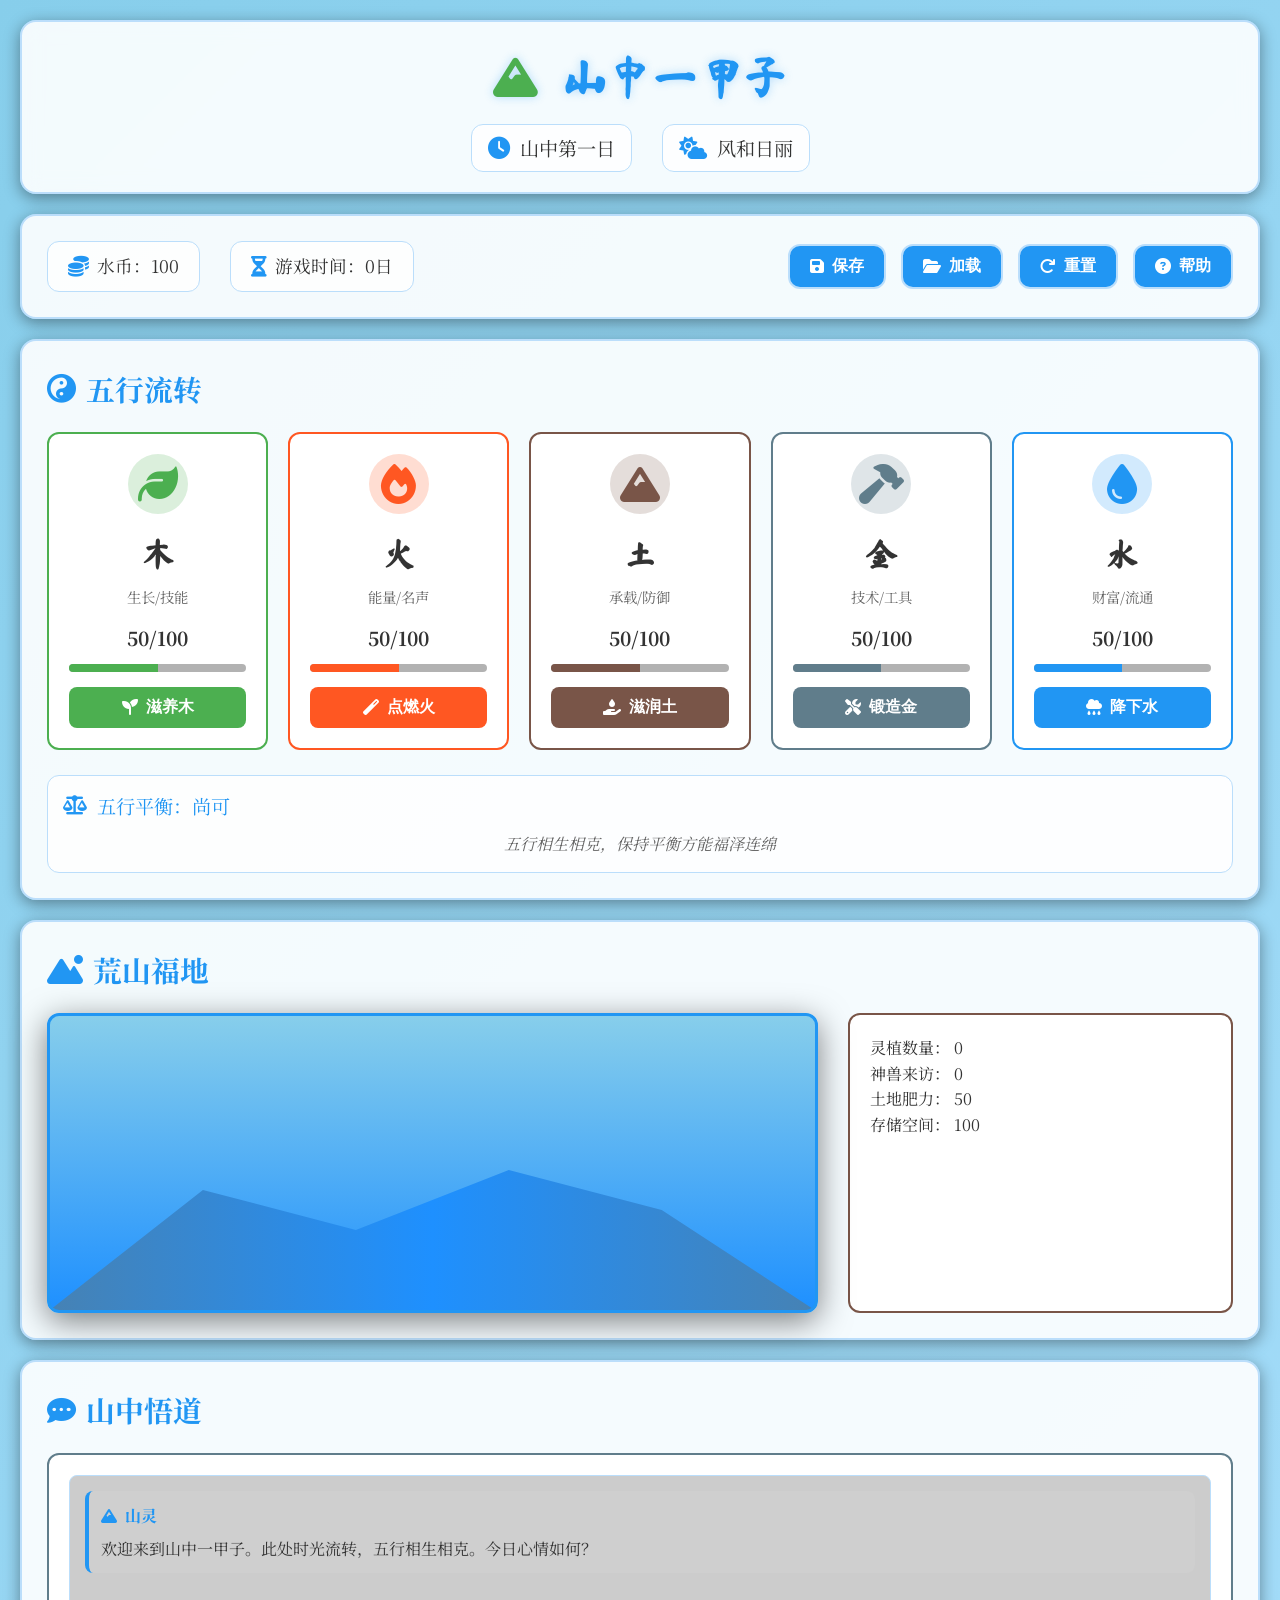
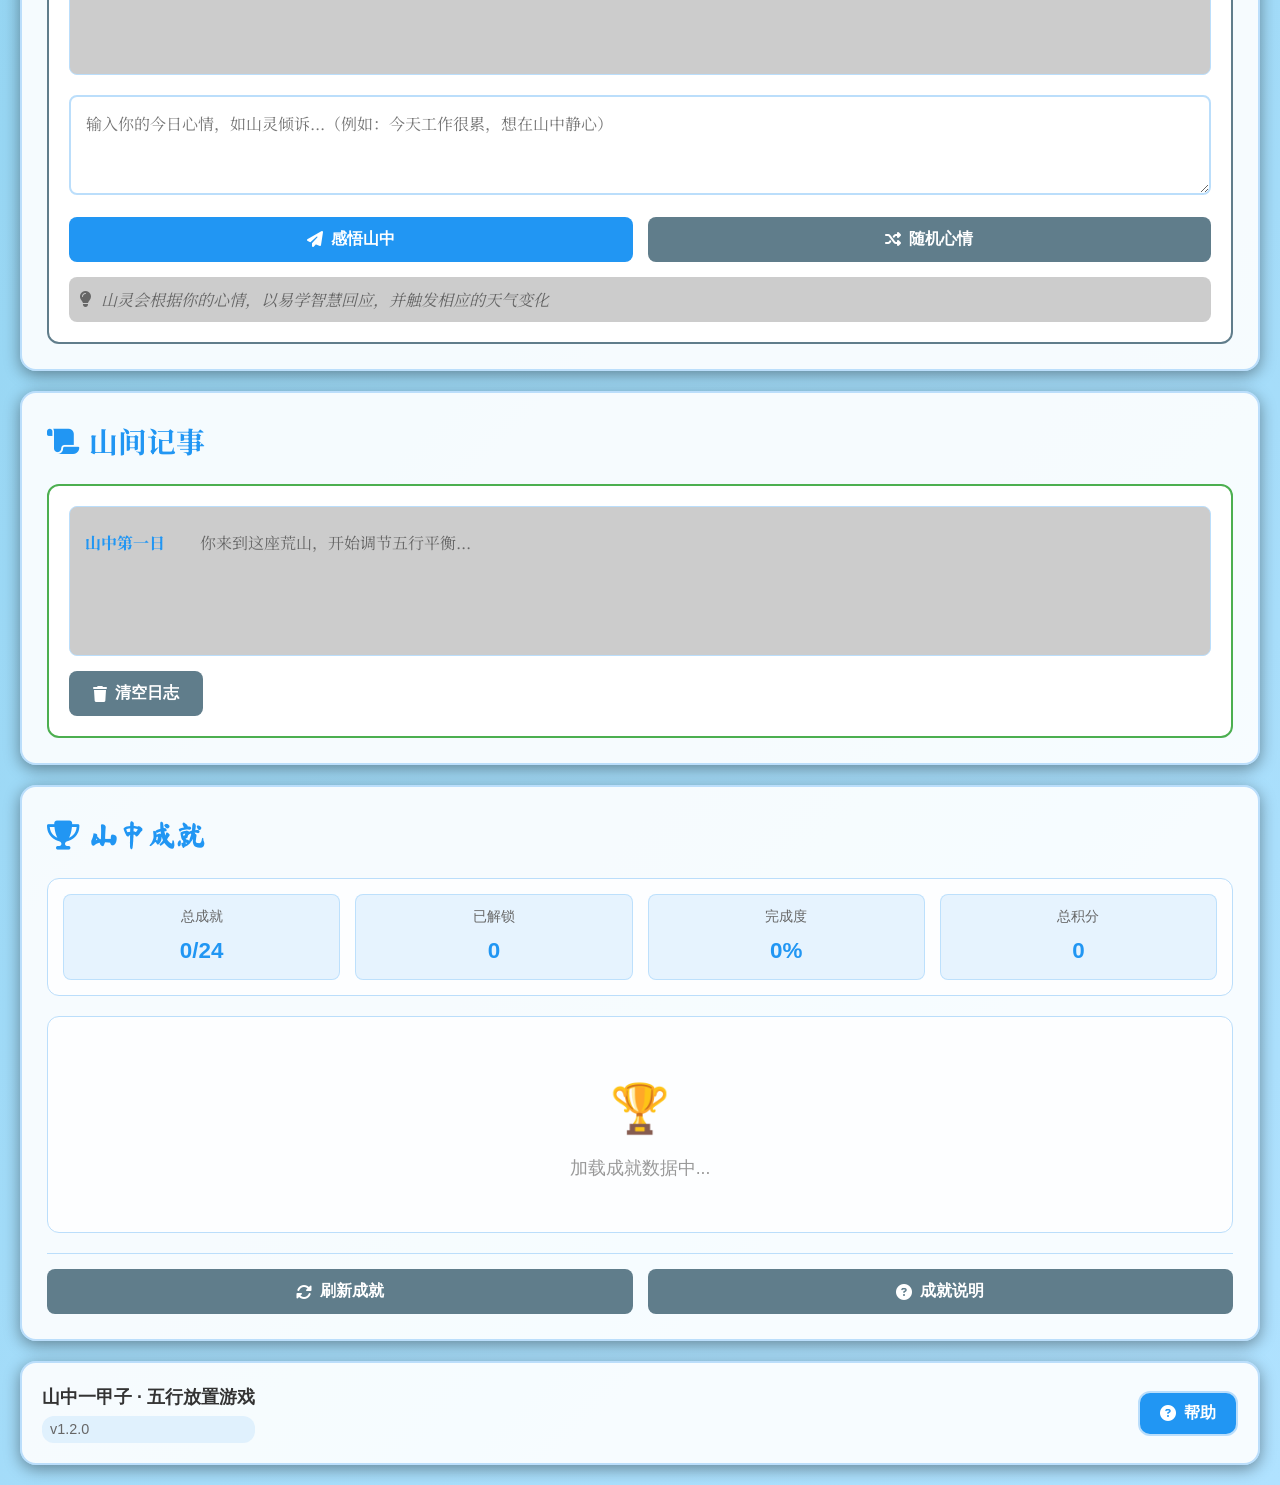
==== commit 80377783: "修复CSS文件覆盖问题，恢复完整布局和样式" ====
--- a/index.html
+++ b/index.html
@@ -247,21 +247,21 @@
                 <h2><i class="fas fa-trophy"></i> 山中成就</h2>
                 <div class="achievements-container">
                     <div class="achievements-stats-bar">
-                        <div class="stat-item" id="total-achievements">
-                            <div class="stat-label">总成就</div>
-                            <div class="stat-value">0/24</div>
-                        </div>
-                        <div class="stat-item" id="unlocked-achievements">
-                            <div class="stat-label">已解锁</div>
-                            <div class="stat-value">0</div>
-                        </div>
-                        <div class="stat-item" id="completion-rate">
-                            <div class="stat-label">完成度</div>
-                            <div class="stat-value">0%</div>
-                        </div>
-                        <div class="stat-item" id="total-points">
-                            <div class="stat-label">总积分</div>
-                            <div class="stat-value">0</div>
+                        <div class="achievement-stat-item" id="total-achievements">
+                            <div class="achievement-stat-label">总成就</div>
+                            <div class="achievement-stat-value">0/24</div>
+                        </div>
+                        <div class="achievement-stat-item" id="unlocked-achievements">
+                            <div class="achievement-stat-label">已解锁</div>
+                            <div class="achievement-stat-value">0</div>
+                        </div>
+                        <div class="achievement-stat-item" id="completion-rate">
+                            <div class="achievement-stat-label">完成度</div>
+                            <div class="achievement-stat-value">0%</div>
+                        </div>
+                        <div class="achievement-stat-item" id="total-points">
+                            <div class="achievement-stat-label">总积分</div>
+                            <div class="achievement-stat-value">0</div>
                         </div>
                     </div>
                     
--- a/styles.css
+++ b/styles.css
@@ -1,4 +1,776 @@
-   100% { opacity: 0; transform: scale(1.5); }
+/* 山中一甲子 - 游戏样式 */
+
+:root {
+    /* 颜色主题 - 基于五行 */
+    --wood-color: #4CAF50;
+    --fire-color: #FF5722;
+    --earth-color: #795548;
+    --metal-color: #607D8B;
+    --water-color: #2196F3;
+    
+    /* 基础颜色 - 天蓝色主题 */
+    --bg-primary: #87CEEB;  /* 天蓝色 */
+    --bg-secondary: #B0E2FF; /* 浅天蓝色 */
+    --bg-card: #FFFFFF;      /* 白色卡片 */
+    --text-primary: #333333; /* 深灰色文字 */
+    --text-secondary: #666666; /* 中灰色文字 */
+    --accent-color: #2196F3;  /* 蓝色强调色 */
+    --border-color: #BBDEFB;  /* 浅蓝色边框 */
+    
+    /* 阴影和效果 */
+    --shadow-sm: 0 2px 8px rgba(0, 0, 0, 0.3);
+    --shadow-md: 0 4px 16px rgba(0, 0, 0, 0.4);
+    --shadow-lg: 0 8px 32px rgba(0, 0, 0, 0.5);
+    
+    /* 边框半径 */
+    --radius-sm: 8px;
+    --radius-md: 12px;
+    --radius-lg: 16px;
+}
+
+* {
+    margin: 0;
+    padding: 0;
+    box-sizing: border-box;
+}
+
+body {
+    font-family: 'Noto Serif SC', serif;
+    background: linear-gradient(135deg, #87CEEB, #B0E2FF); /* 天蓝色渐变 */
+    color: var(--text-primary);
+    min-height: 100vh;
+    line-height: 1.6;
+}
+
+.container {
+    max-width: 1400px;
+    margin: 0 auto;
+    padding: 20px;
+}
+
+/* 游戏头部 */
+.game-header {
+    background: rgba(255, 255, 255, 0.9); /* 白色半透明 */
+    border-radius: var(--radius-lg);
+    padding: 20px;
+    margin-bottom: 20px;
+    border: 2px solid var(--border-color);
+    box-shadow: var(--shadow-md);
+    backdrop-filter: blur(10px);
+}
+
+.game-title {
+    font-family: 'Ma Shan Zheng', cursive;
+    font-size: 2.8rem;
+    color: var(--accent-color); /* 蓝色标题 */
+    text-align: center;
+    margin-bottom: 10px;
+    text-shadow: 0 0 10px rgba(33, 150, 243, 0.3); /* 蓝色阴影 */
+}
+
+.game-title i {
+    margin-right: 15px;
+    color: var(--wood-color);
+}
+
+.game-stats {
+    display: flex;
+    justify-content: center;
+    gap: 30px;
+    font-size: 1.2rem;
+}
+
+.time-display, .weather-display {
+    display: flex;
+    align-items: center;
+    gap: 10px;
+    background: rgba(255, 255, 255, 0.8); /* 白色半透明背景 */
+    padding: 8px 16px;
+    border-radius: var(--radius-md);
+    border: 1px solid var(--border-color);
+}
+
+.time-display i, .weather-display i {
+    color: var(--accent-color);
+    font-size: 1.4rem;
+}
+
+/* 五行区域 */
+.five-elements-section {
+    background: rgba(255, 255, 255, 0.9); /* 白色半透明 */
+    border-radius: var(--radius-lg);
+    padding: 25px;
+    margin-bottom: 20px;
+    border: 2px solid var(--border-color);
+    box-shadow: var(--shadow-md);
+}
+
+.five-elements-section h2 {
+    color: var(--accent-color);
+    margin-bottom: 20px;
+    font-size: 1.8rem;
+    display: flex;
+    align-items: center;
+    gap: 10px;
+}
+
+.elements-container {
+    display: grid;
+    grid-template-columns: repeat(auto-fit, minmax(200px, 1fr));
+    gap: 20px;
+    margin-bottom: 25px;
+}
+
+.element-card {
+    background: var(--bg-card);
+    border-radius: var(--radius-md);
+    padding: 20px;
+    text-align: center;
+    transition: all 0.3s ease;
+    border: 2px solid transparent;
+    position: relative;
+    overflow: hidden;
+}
+
+.element-card:hover {
+    transform: translateY(-5px);
+    box-shadow: var(--shadow-lg);
+}
+
+.element-card.wood {
+    border-color: var(--wood-color);
+}
+
+.element-card.fire {
+    border-color: var(--fire-color);
+}
+
+.element-card.earth {
+    border-color: var(--earth-color);
+}
+
+.element-card.metal {
+    border-color: var(--metal-color);
+}
+
+.element-card.water {
+    border-color: var(--water-color);
+}
+
+.element-icon {
+    font-size: 2.5rem;
+    margin-bottom: 10px;
+    height: 60px;
+    width: 60px;
+    border-radius: 50%;
+    display: flex;
+    align-items: center;
+    justify-content: center;
+    margin: 0 auto 15px;
+}
+
+.wood .element-icon {
+    background: rgba(76, 175, 80, 0.2);
+    color: var(--wood-color);
+}
+
+.fire .element-icon {
+    background: rgba(255, 87, 34, 0.2);
+    color: var(--fire-color);
+}
+
+.earth .element-icon {
+    background: rgba(121, 85, 72, 0.2);
+    color: var(--earth-color);
+}
+
+.metal .element-icon {
+    background: rgba(96, 125, 139, 0.2);
+    color: var(--metal-color);
+}
+
+.water .element-icon {
+    background: rgba(33, 150, 243, 0.2);
+    color: var(--water-color);
+}
+
+.element-card h3 {
+    font-size: 2rem;
+    margin-bottom: 5px;
+    font-family: 'Ma Shan Zheng', cursive;
+}
+
+.element-desc {
+    color: var(--text-secondary);
+    font-size: 0.9rem;
+    margin-bottom: 15px;
+}
+
+.element-value {
+    font-size: 1.2rem;
+    margin-bottom: 10px;
+    font-weight: bold;
+}
+
+.element-bar {
+    height: 8px;
+    background: rgba(0, 0, 0, 0.3);
+    border-radius: 4px;
+    overflow: hidden;
+    margin-bottom: 15px;
+}
+
+.element-fill {
+    height: 100%;
+    transition: width 0.5s ease;
+}
+
+.wood .element-fill {
+    background: var(--wood-color);
+}
+
+.fire .element-fill {
+    background: var(--fire-color);
+}
+
+.earth .element-fill {
+    background: var(--earth-color);
+}
+
+.metal .element-fill {
+    background: var(--metal-color);
+}
+
+.water .element-fill {
+    background: var(--water-color);
+}
+
+.element-btn {
+    width: 100%;
+    padding: 10px;
+    border: none;
+    border-radius: var(--radius-sm);
+    font-family: "Microsoft YaHei", "微软雅黑", sans-serif; /* 微软雅黑字体 */
+    font-size: 1rem;
+    font-weight: bold; /* 粗体 */
+    cursor: pointer;
+    transition: all 0.3s ease;
+    display: flex;
+    align-items: center;
+    justify-content: center;
+    gap: 8px;
+}
+
+.wood .element-btn {
+    background: var(--wood-color);
+    color: white;
+}
+
+.fire .element-btn {
+    background: var(--fire-color);
+    color: white;
+}
+
+.earth .element-btn {
+    background: var(--earth-color);
+    color: white;
+}
+
+.metal .element-btn {
+    background: var(--metal-color);
+    color: white;
+}
+
+.water .element-btn {
+    background: var(--water-color);
+    color: white;
+}
+
+.element-btn:hover {
+    opacity: 0.9;
+    transform: scale(1.05);
+}
+
+.element-btn:active {
+    transform: scale(0.95);
+}
+
+.balance-indicator {
+    background: rgba(255, 255, 255, 0.8); /* 白色半透明 */
+    border-radius: var(--radius-md);
+    padding: 15px;
+    border: 1px solid var(--border-color);
+}
+
+.balance-status {
+    display: flex;
+    align-items: center;
+    gap: 10px;
+    font-size: 1.2rem;
+    margin-bottom: 10px;
+    color: var(--accent-color);
+}
+
+.balance-tip {
+    color: var(--text-secondary);
+    font-style: italic;
+    text-align: center;
+}
+
+/* 荒山区 */
+.mountain-section {
+    background: rgba(255, 255, 255, 0.9); /* 白色半透明 */
+    border-radius: var(--radius-lg);
+    padding: 25px;
+    margin-bottom: 20px;
+    border: 2px solid var(--border-color);
+    box-shadow: var(--shadow-md);
+}
+
+.mountain-section h2 {
+    color: var(--accent-color);
+    margin-bottom: 20px;
+    font-size: 1.8rem;
+    display: flex;
+    align-items: center;
+    gap: 10px;
+}
+
+.mountain-display {
+    display: grid;
+    grid-template-columns: 2fr 1fr;
+    gap: 30px;
+}
+
+.mountain-visual {
+    background: linear-gradient(to bottom, #87CEEB, #1E90FF); /* 天蓝色到深蓝色渐变 */
+    border-radius: var(--radius-md);
+    height: 300px;
+    position: relative;
+    overflow: hidden;
+    border: 3px solid var(--accent-color); /* 使用蓝色边框 */
+    box-shadow: var(--shadow-lg);
+}
+
+.mountain-base {
+    position: absolute;
+    bottom: 0;
+    left: 0;
+    right: 0;
+    height: 200px;
+    background: linear-gradient(to right, #4682B4, #1E90FF, #4682B4); /* 蓝色山脉 */
+    clip-path: polygon(0% 100%, 20% 40%, 40% 60%, 60% 30%, 80% 50%, 100% 100%);
+}
+
+.mountain-stats {
+    background: var(--bg-card);
+    border-radius: var(--radius-md);
+    padding: 20px;
+    border: 2px solid var(--earth-color);
+}
+
+.mountain-stat-item {
+    display: flex;
+    justify-content: space-between;
+    padding: 12px 0;
+    border-bottom: 1px solid var(--border-color);
+}
+
+.mountain-stat-item:last-child {
+    border-bottom: none;
+}
+
+.mountain-stat-label {
+    color: var(--text-secondary);
+}
+
+.mountain-stat-value {
+    font-weight: bold;
+    color: var(--accent-color);
+    font-size: 1.2rem;
+}
+
+/* AI对话区 */
+.ai-dialogue-section {
+    background: rgba(255, 255, 255, 0.9); /* 白色半透明 */
+    border-radius: var(--radius-lg);
+    padding: 25px;
+    margin-bottom: 20px;
+    border: 2px solid var(--border-color);
+    box-shadow: var(--shadow-md);
+}
+
+.ai-dialogue-section h2 {
+    color: var(--accent-color);
+    margin-bottom: 20px;
+    font-size: 1.8rem;
+    display: flex;
+    align-items: center;
+    gap: 10px;
+}
+
+.dialogue-container {
+    background: var(--bg-card);
+    border-radius: var(--radius-md);
+    padding: 20px;
+    border: 2px solid var(--metal-color);
+}
+
+.dialogue-history {
+    height: 200px;
+    overflow-y: auto;
+    margin-bottom: 20px;
+    padding: 15px;
+    background: rgba(0, 0, 0, 0.2);
+    border-radius: var(--radius-sm);
+    border: 1px solid var(--border-color);
+}
+
+.dialogue-message {
+    margin-bottom: 15px;
+    padding: 12px;
+    border-radius: var(--radius-sm);
+    background: rgba(255, 255, 255, 0.05);
+}
+
+.dialogue-message.system {
+    border-left: 4px solid var(--accent-color);
+}
+
+.message-header {
+    display: flex;
+    align-items: center;
+    gap: 8px;
+    color: var(--accent-color);
+    font-weight: bold;
+    margin-bottom: 8px;
+}
+
+.message-content {
+    line-height: 1.5;
+}
+
+.dialogue-input textarea {
+    width: 100%;
+    height: 100px;
+    padding: 15px;
+    background: rgba(255, 255, 255, 0.9); /* 白色半透明 */
+    border: 2px solid var(--border-color);
+    border-radius: var(--radius-sm);
+    color: var(--text-primary);
+    font-family: 'Noto Serif SC', serif;
+    font-size: 1rem;
+    resize: vertical;
+    margin-bottom: 15px;
+}
+
+.dialogue-input textarea:focus {
+    outline: none;
+    border-color: var(--accent-color);
+}
+
+.dialogue-actions {
+    display: flex;
+    gap: 15px;
+    margin-bottom: 15px;
+}
+
+.primary-btn, .secondary-btn {
+    padding: 12px 24px;
+    border: none;
+    border-radius: var(--radius-sm);
+    font-family: "Microsoft YaHei", "微软雅黑", sans-serif; /* 微软雅黑字体 */
+    font-size: 1rem;
+    font-weight: bold; /* 粗体 */
+    cursor: pointer;
+    transition: all 0.3s ease;
+    display: flex;
+    align-items: center;
+    justify-content: center;
+    gap: 8px;
+    flex: 1;
+}
+
+.primary-btn {
+    background: var(--water-color);
+    color: white;
+}
+
+.secondary-btn {
+    background: var(--metal-color);
+    color: white;
+}
+
+.primary-btn:hover, .secondary-btn:hover {
+    opacity: 0.9;
+    transform: translateY(-2px);
+}
+
+.primary-btn:active, .secondary-btn:active {
+    transform: translateY(0);
+}
+
+.dialogue-tips {
+    display: flex;
+    align-items: center;
+    gap: 10px;
+    color: var(--text-secondary);
+    font-style: italic;
+    padding: 10px;
+    background: rgba(0, 0, 0, 0.2);
+    border-radius: var(--radius-sm);
+}
+
+/* 游戏日志区 */
+.game-log-section {
+    background: rgba(255, 255, 255, 0.9); /* 白色半透明 */
+    border-radius: var(--radius-lg);
+    padding: 25px;
+    margin-bottom: 20px;
+    border: 2px solid var(--border-color);
+    box-shadow: var(--shadow-md);
+}
+
+.game-log-section h2 {
+    color: var(--accent-color);
+    margin-bottom: 20px;
+    font-size: 1.8rem;
+    display: flex;
+    align-items: center;
+    gap: 10px;
+}
+
+.log-container {
+    background: var(--bg-card);
+    border-radius: var(--radius-md);
+    padding: 20px;
+    border: 2px solid var(--wood-color);
+}
+
+.log-entries {
+    height: 150px;
+    overflow-y: auto;
+    margin-bottom: 15px;
+    padding: 15px;
+    background: rgba(0, 0, 0, 0.2);
+    border-radius: var(--radius-sm);
+    border: 1px solid var(--border-color);
+}
+
+.log-entry {
+    padding: 8px 0;
+    border-bottom: 1px solid rgba(255, 255, 255, 0.1);
+    display: flex;
+    gap: 15px;
+}
+
+.log-entry:last-child {
+    border-bottom: none;
+}
+
+.log-time {
+    color: var(--accent-color);
+    font-weight: bold;
+    min-width: 100px;
+}
+
+.log-content {
+    color: var(--text-secondary);
+}
+
+/* 游戏控制区域 */
+.game-control-section {
+    background: rgba(255, 255, 255, 0.9); /* 白色半透明 */
+    border-radius: var(--radius-lg);
+    padding: 25px;
+    margin-bottom: 20px;
+    border: 2px solid var(--border-color);
+    box-shadow: var(--shadow-md);
+}
+
+.control-panel {
+    display: flex;
+    justify-content: space-between;
+    align-items: center;
+    flex-wrap: wrap;
+    gap: 20px;
+}
+
+.resource-display {
+    display: flex;
+    gap: 30px;
+    flex-wrap: wrap;
+}
+
+.resource-item {
+    display: flex;
+    align-items: center;
+    gap: 8px;
+    font-size: 1.1rem;
+    background: rgba(255, 255, 255, 0.8); /* 白色半透明 */
+    padding: 10px 20px;
+    border-radius: var(--radius-md);
+    border: 1px solid var(--border-color);
+}
+
+/* 游戏底部 */
+.game-footer {
+    background: rgba(255, 255, 255, 0.9); /* 白色半透明 */
+    border-radius: var(--radius-lg);
+    padding: 20px;
+    border: 2px solid var(--border-color);
+    box-shadow: var(--shadow-md);
+    display: flex;
+    justify-content: space-between;
+    align-items: center;
+}
+
+.footer-info {
+    display: flex;
+    flex-direction: column;
+    gap: 5px;
+    font-family: "Microsoft YaHei", "微软雅黑", sans-serif;
+    color: var(--text-secondary);
+}
+
+.footer-info span:first-child {
+    font-size: 1.1rem;
+    font-weight: bold;
+    color: var(--text-primary);
+}
+
+#game-version {
+    font-size: 0.9rem;
+    color: #666;
+    background: rgba(33, 150, 243, 0.1);
+    padding: 2px 8px;
+    border-radius: 12px;
+    display: inline-block;
+}
+
+.resource-item i {
+    color: var(--accent-color);
+    font-size: 1.3rem;
+}
+
+.game-controls {
+    display: flex;
+    gap: 15px;
+}
+
+.control-btn {
+    padding: 10px 20px;
+    background: var(--water-color); /* 蓝色背景 */
+    border: 2px solid var(--border-color);
+    border-radius: var(--radius-md);
+    color: white; /* 白色文字 */
+    font-family: "Microsoft YaHei", "微软雅黑", sans-serif; /* 微软雅黑字体 */
+    font-weight: bold; /* 粗体 */
+    font-size: 1rem;
+    cursor: pointer;
+    transition: all 0.3s ease;
+    display: flex;
+    align-items: center;
+    gap: 8px;
+}
+
+.control-btn:hover {
+    background: #1976D2; /* 深蓝色悬停 */
+    border-color: var(--accent-color);
+    transform: translateY(-2px);
+}
+
+.control-btn:active {
+    transform: translateY(0);
+}
+
+/* 模态框 */
+.modal {
+    display: none;
+    position: fixed;
+    top: 0;
+    left: 0;
+    width: 100%;
+    height: 100%;
+    background: rgba(0, 0, 0, 0.8);
+    z-index: 1000;
+    align-items: center;
+    justify-content: center;
+}
+
+.modal-content {
+    background: white; /* 纯白背景 */
+    border-radius: var(--radius-lg);
+    width: 90%;
+    max-width: 600px;
+    max-height: 80vh;
+    overflow-y: auto;
+    border: 3px solid var(--accent-color);
+    box-shadow: var(--shadow-lg);
+}
+
+.modal-header {
+    background: var(--accent-color); /* 蓝色标题栏 */
+    padding: 20px;
+    border-bottom: 2px solid var(--border-color);
+    display: flex;
+    justify-content: space-between;
+    align-items: center;
+}
+
+.modal-header h3 {
+    color: white; /* 白色标题文字 */
+    font-size: 1.5rem;
+    display: flex;
+    align-items: center;
+    gap: 10px;
+}
+
+.close-modal {
+    background: none;
+    border: none;
+    color: var(--text-primary);
+    font-size: 2rem;
+    cursor: pointer;
+    line-height: 1;
+    padding: 0 10px;
+}
+
+.close-modal:hover {
+    color: var(--accent-color);
+}
+
+.modal-body {
+    padding: 25px;
+}
+
+.modal-body h4 {
+    color: var(--accent-color);
+    margin: 20px 0 10px;
+    font-size: 1.3rem;
+}
+
+.modal-body p {
+    margin-bottom: 15px;
+    line-height: 1.6;
+}
+
+.modal-body ul {
+    list-style: none;
+    padding-left: 20px;
+}
+
+.modal-body li {
+    margin-bottom: 8px;
+    padding-left: 10px;
+    position: relative;
+}
+
+.modal-body li:before {
+    content: "•";
+    color: var(--accent-color);
+    position: absolute;
+    left: -10px;
 }
 
 /* 成就系统样式 */
@@ -37,7 +809,7 @@
     border: 1px solid var(--border-color);
 }
 
-.stat-item {
+.achievement-stat-item {
     display: flex;
     flex-direction: column;
     align-items: center;
@@ -47,14 +819,14 @@
     border: 1px solid rgba(33, 150, 243, 0.2);
 }
 
-.stat-label {
+.achievement-stat-label {
     font-size: 0.9rem;
     color: #666;
     font-family: "Microsoft YaHei", "微软雅黑", sans-serif;
     margin-bottom: 5px;
 }
 
-.stat-value {
+.achievement-stat-value {
     font-size: 1.4rem;
     font-weight: bold;
     color: var(--accent-color);
@@ -214,7 +986,7 @@
     font-weight: bold;
 }
 
-.achievement-stats {
+.achievement-summary-stats {
     display: grid;
     grid-template-columns: repeat(auto-fit, minmax(140px, 1fr));
     gap: 15px;
@@ -233,49 +1005,55 @@
     border-top: 1px solid var(--border-color);
 }
 
-/* 游戏底部样式 */
-.game-footer {
-    background: rgba(255, 255, 255, 0.9);
-    border-radius: var(--radius-lg);
-    padding: 20px;
-    border: 2px solid var(--border-color);
-    box-shadow: var(--shadow-md);
-    display: flex;
-    justify-content: space-between;
-    align-items: center;
-    margin-top: 20px;
-}
-
-.footer-info {
-    display: flex;
-    flex-direction: column;
-    gap: 5px;
-    font-family: "Microsoft YaHei", "微软雅黑", sans-serif;
-    color: var(--text-secondary);
-}
-
-.footer-info span:first-child {
-    font-size: 1.1rem;
-    font-weight: bold;
-    color: var(--text-primary);
-}
-
-#game-version {
-    font-size: 0.9rem;
-    color: #666;
-    background: rgba(33, 150, 243, 0.1);
-    padding: 2px 8px;
-    border-radius: 12px;
-    display: inline-block;
-}
-
 .footer-controls {
     display: flex;
     gap: 15px;
 }
 
 /* 响应式设计 */
+@media (max-width: 1024px) {
+    .mountain-display {
+        grid-template-columns: 1fr;
+    }
+    
+    .elements-container {
+        grid-template-columns: repeat(auto-fit, minmax(180px, 1fr));
+    }
+}
+
 @media (max-width: 768px) {
+    .game-footer {
+        flex-direction: column;
+        gap: 20px;
+    }
+    
+    .control-panel {
+        flex-direction: column;
+        gap: 20px;
+    }
+    
+    .resource-display {
+        flex-direction: column;
+        gap: 10px;
+        width: 100%;
+    }
+    
+    .game-controls {
+        width: 100%;
+        justify-content: center;
+        flex-wrap: wrap;
+    }
+    
+    .elements-container {
+        grid-template-columns: 1fr;
+    }
+    
+    .game-stats {
+        flex-direction: column;
+        gap: 10px;
+        align-items: center;
+    }
+    
     .achievement-grid {
         grid-template-columns: 1fr;
     }
@@ -284,27 +1062,262 @@
         grid-template-columns: repeat(2, 1fr);
     }
     
-    .achievement-stats {
+    .achievement-summary-stats {
         grid-template-columns: repeat(2, 1fr);
     }
-    
-    .game-footer {
-        flex-direction: column;
-        gap: 15px;
-        text-align: center;
-    }
-    
-    .footer-info {
-        align-items: center;
-    }
-}
-
-@media (max-width: 480px) {
-    .achievements-stats-bar {
-        grid-template-columns: 1fr;
-    }
-    
-    .achievement-stats {
-        grid-template-columns: 1fr;
-    }
+}
+
+/* 自定义滚动条 */
+::-webkit-scrollbar {
+    width: 10px;
+}
+
+::-webkit-scrollbar-track {
+    background: rgba(0, 0, 0, 0.2);
+    border-radius: 5px;
+}
+
+::-webkit-scrollbar-thumb {
+    background: var(--earth-color);
+    border-radius: 5px;
+}
+
+::-webkit-scrollbar-thumb:hover {
+    background: var(--accent-color);
+}
+
+/* 动画 */
+@keyframes fadeIn {
+    from { opacity: 0; transform: translateY(10px); }
+    to { opacity: 1; transform: translateY(0); }
+}
+
+.element-card, .mountain-section, .ai-dialogue-section, .game-log-section, .achievements-section {
+    animation: fadeIn 0.5s ease-out;
+}
+
+/* 植物和动物样式 */
+.plant {
+    position: absolute;
+    width: 20px;
+    height: 30px;
+    background: var(--wood-color);
+    border-radius: 50% 50% 0 0;
+    animation: grow 2s ease-in-out;
+}
+
+.animal {
+    position: absolute;
+    width: 30px;
+    height: 30px;
+    background: var(--fire-color);
+    border-radius: 50%;
+    animation: move 5s infinite linear;
+}
+
+@keyframes grow {
+    from { transform: scale(0); }
+    to { transform: scale(1); }
+}
+
+@keyframes move {
+    0%, 100% { transform: translateX(0) translateY(0); }
+    25% { transform: translateX(20px) translateY(-10px); }
+    50% { transform: translateX(40px) translateY(0); }
+    75% { transform: translateX(20px) translateY(10px); }
+}
+
+/* 天气效果 */
+.rain {
+    position: absolute;
+    top: 0;
+    left: 0;
+    right: 0;
+    bottom: 0;
+    background: linear-gradient(transparent 0%, rgba(33, 150, 243, 0.1) 100%);
+    animation: rain 1s linear infinite;
+    pointer-events: none;
+}
+
+.sunshine {
+    position: absolute;
+    top: 0;
+    left: 0;
+    right: 0;
+    bottom: 0;
+    background: radial-gradient(circle at 30% 20%, rgba(255, 87, 34, 0.2), transparent 70%);
+    animation: shine 3s ease-in-out infinite;
+    pointer-events: none;
+}
+
+.wind {
+    position: absolute;
+    top: 0;
+    left: 0;
+    right: 0;
+    bottom: 0;
+    background: linear-gradient(90deg, transparent 0%, rgba(76, 175, 80, 0.05) 50%, transparent 100%);
+    animation: wind 2s linear infinite;
+    pointer-events: none;
+}
+
+.mist {
+    position: absolute;
+    top: 0;
+    left: 0;
+    right: 0;
+    bottom: 0;
+    background: linear-gradient(rgba(121, 85, 72, 0.1), transparent 30%);
+    animation: mist 5s ease-in-out infinite;
+    pointer-events: none;
+}
+
+.clear {
+    position: absolute;
+    top: 0;
+    left: 0;
+    right: 0;
+    bottom: 0;
+    background: radial-gradient(circle at 70% 30%, rgba(96, 125, 139, 0.1), transparent 60%);
+    animation: clear 4s ease-in-out infinite;
+    pointer-events: none;
+}
+
+.balanced {
+    position: absolute;
+    top: 0;
+    left: 0;
+    right: 0;
+    bottom: 0;
+    background: conic-gradient(
+        from 0deg at 50% 50%,
+        rgba(76, 175, 80, 0.05) 0deg,
+        rgba(255, 87, 34, 0.05) 72deg,
+        rgba(121, 85, 72, 0.05) 144deg,
+        rgba(96, 125, 139, 0.05) 216deg,
+        rgba(33, 150, 243, 0.05) 288deg,
+        rgba(76, 175, 80, 0.05) 360deg
+    );
+    animation: rotate 20s linear infinite;
+    pointer-events: none;
+}
+
+@keyframes rain {
+    0% { background-position: 0% 0%; }
+    100% { background-position: 0% 100%; }
+}
+
+@keyframes shine {
+    0%, 100% { opacity: 0.3; transform: scale(1); }
+    50% { opacity: 0.6; transform: scale(1.05); }
+}
+
+@keyframes wind {
+    0% { transform: translateX(-100%); }
+    100% { transform: translateX(100%); }
+}
+
+@keyframes mist {
+    0%, 100% { opacity: 0.1; }
+    50% { opacity: 0.3; }
+}
+
+@keyframes clear {
+    0%, 100% { opacity: 0.2; }
+    50% { opacity: 0.4; }
+}
+
+@keyframes rotate {
+    0% { transform: rotate(0deg); }
+    100% { transform: rotate(360deg); }
+}
+
+/* 粒子效果 */
+.particle {
+    position: absolute;
+    pointer-events: none;
+    border-radius: 50%;
+}
+
+.wood-particle {
+    background: var(--wood-color);
+    animation: float-wood 3s ease-in-out infinite;
+}
+
+.fire-particle {
+    background: var(--fire-color);
+    animation: float-fire 2s ease-in-out infinite;
+}
+
+.earth-particle {
+    background: var(--earth-color);
+    animation: float-earth 4s ease-in-out infinite;
+}
+
+.metal-particle {
+    background: var(--metal-color);
+    animation: float-metal 3.5s ease-in-out infinite;
+}
+
+.water-particle {
+    background: var(--water-color);
+    animation: float-water 2.5s ease-in-out infinite;
+}
+
+@keyframes float-wood {
+    0%, 100% { transform: translate(0, 0) scale(1); opacity: 0.3; }
+    50% { transform: translate(10px, -20px) scale(1.2); opacity: 0.6; }
+}
+
+@keyframes float-fire {
+    0%, 100% { transform: translate(0, 0) scale(1); opacity: 0.4; }
+    50% { transform: translate(-15px, -15px) scale(1.3); opacity: 0.8; }
+}
+
+@keyframes float-earth {
+    0%, 100% { transform: translate(0, 0) scale(1); opacity: 0.2; }
+    50% { transform: translate(5px, 10px) scale(1.1); opacity: 0.5; }
+}
+
+@keyframes float-metal {
+    0%, 100% { transform: translate(0, 0) scale(1); opacity: 0.3; }
+    50% { transform: translate(-10px, 5px) scale(1.15); opacity: 0.6; }
+}
+
+@keyframes float-water {
+    0%, 100% { transform: translate(0, 0) scale(1); opacity: 0.4; }
+    50% { transform: translate(15px, -10px) scale(1.25); opacity: 0.7; }
+}
+
+/* 元素激活效果 */
+.element-card.active {
+    box-shadow: 0 0 20px currentColor;
+    transform: translateY(-5px);
+}
+
+.element-card.active .element-icon {
+    animation: pulse 1s ease-in-out infinite;
+}
+
+@keyframes pulse {
+    0%, 100% { transform: scale(1); }
+    50% { transform: scale(1.1); }
+}
+
+/* 成就闪光效果 */
+.achievement-glow {
+    position: absolute;
+    top: 0;
+    left: 0;
+    right: 0;
+    bottom: 0;
+    background: radial-gradient(circle at center, rgba(255, 213, 79, 0.3), transparent 70%);
+    animation: glow 2s ease-out;
+    pointer-events: none;
+}
+
+@keyframes glow {
+    0% { opacity: 0; transform: scale(0.5); }
+    50% { opacity: 1; transform: scale(1.2); }
+    100% { opacity: 0; transform: scale(1.5); }
 }
